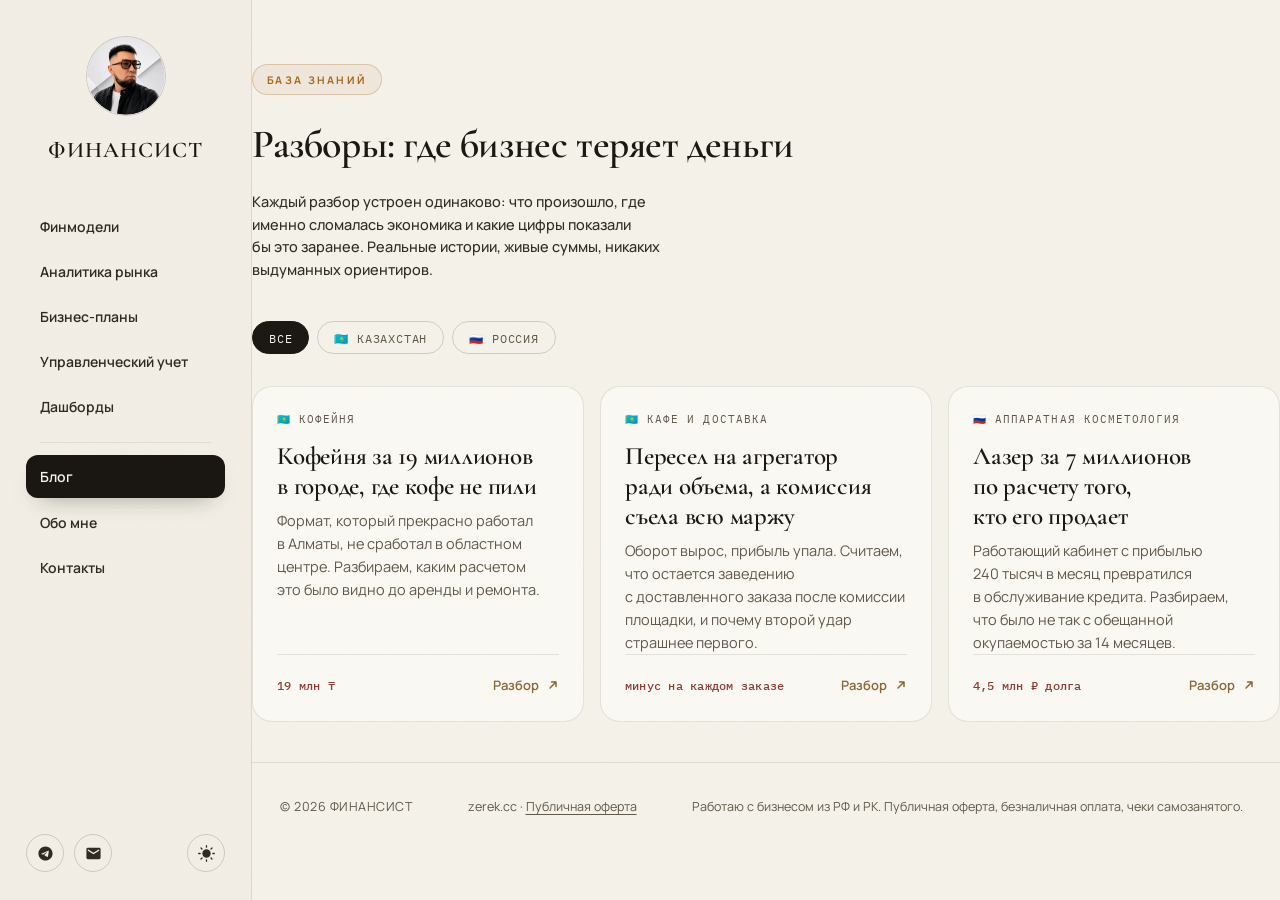
==== blog/index.html @ 7dd6ce4f "feat: выпадающий список продуктов, ответ только в Telegram - пилюли выбора убраны, «Что нужно» стало" ====
<!DOCTYPE html>
<html lang="ru">
<head>
<meta charset="utf-8">
<meta name="viewport" content="width=device-width, initial-scale=1">
<title>Разборы: где бизнес теряет деньги · Финансист</title>
<meta name="description" content="Разборы экономики малого бизнеса из Казахстана, России и США: что произошло, где сломалась экономика и что показала бы финансовая модель до вложений.">
<link rel="canonical" href="https://zerek.cc/blog/">
<meta property="og:title" content="Разборы: где бизнес теряет деньги · Финансист">
<meta property="og:description" content="Разборы экономики малого бизнеса из Казахстана, России и США: что произошло, где сломалась экономика и что показала бы финансовая модель до вложений.">
<meta property="og:type" content="website">
<meta property="og:site_name" content="Финансист">
<meta property="og:locale" content="ru_RU">
<meta property="og:url" content="https://zerek.cc/blog/">
<meta property="og:image" content="https://zerek.cc/og.png">
<meta property="og:image:width" content="1200">
<meta property="og:image:height" content="630">
<meta name="twitter:card" content="summary_large_image">
<script type="application/ld+json">
{
  "@context": "https://schema.org",
  "@type": "Blog",
  "name": "Блог Финансиста",
  "description": "Разборы экономики малого бизнеса: где именно проект теряет деньги и что показала бы финансовая модель до вложений",
  "url": "https://zerek.cc/blog/",
  "inLanguage": "ru"
}
</script>
<meta name="theme-color" content="#F5F2EA">
<link rel="icon" href="data:image/svg+xml,<svg xmlns='http://www.w3.org/2000/svg' viewBox='0 0 32 32'><rect width='32' height='32' rx='9' fill='%231A1712'/><text x='16' y='23' font-size='19' font-family='Georgia,serif' font-weight='600' fill='%23F5F2EA' text-anchor='middle'>Ф</text></svg>">
<link rel="preconnect" href="https://fonts.googleapis.com">
<link rel="preconnect" href="https://fonts.gstatic.com" crossorigin>
<link href="https://fonts.googleapis.com/css2?family=Cormorant+Garamond:ital,wght@0,500;0,600;0,700;1,500&family=Manrope:wght@400;500;600;700&family=IBM+Plex+Mono:wght@400;500&display=swap" rel="stylesheet">
<link rel="stylesheet" href="/assets/site.css?v=7">
</head>
<body>

<div class="grain" aria-hidden="true"></div>

<aside class="sidebar">
  <a href="/" aria-label="Главная">
    <span class="sb__mark">
      <img src="/photo-light.webp" class="photo-light-img" alt="Финансист" width="256" height="256" decoding="async">
      <img src="/photo-dark.webp" class="photo-dark-img" alt="Финансист" width="256" height="256" decoding="async" style="display:none;">
    </span>
  </a>
  <div class="sb__name">ФИНАНСИСТ</div>
  <nav class="menu" data-menu id="sbMenu">
    <span class="menu__bubble" id="menuBubble" aria-hidden="true"></span>
    <a href="/#/services">Финмодели</a>
    <a href="/#/research">Аналитика рынка</a>
    <a href="/#/bizplans">Бизнес-планы</a>
    <a href="/#/accounting">Управленческий учет</a>
    <a href="/#/dashboards">Дашборды</a>
    <div style="margin: 12px 14px 10px; border-top: 1px solid var(--line); opacity: 0.85;"></div>
    <a href="/blog/" class="is-active">Блог</a>
    <a href="/#/about">Обо мне</a>
    <a href="/#/contacts">Контакты</a>
  </nav>
  <div class="sb__foot">
    <a href="https://t.me/godoffin" aria-label="Telegram"><svg viewBox="0 0 24 24"><path d="M12 2C6.48 2 2 6.48 2 12s4.48 10 10 10 10-4.48 10-10S17.52 2 12 2zm4.64 6.8c-.15 1.58-.8 5.42-1.13 7.19-.14.75-.42 1-.68 1.03-.58.05-1.02-.38-1.58-.75-.88-.58-1.38-.94-2.23-1.5-.99-.65-.35-1.01.22-1.59.15-.15 2.71-2.48 2.76-2.69a.2.2 0 0 0-.05-.18c-.06-.05-.14-.03-.21-.02-.09.02-1.49.95-4.22 2.79-.4.27-.76.41-1.08.4-.35-.01-1.02-.2-1.51-.37-.6-.2-1.08-.31-1.04-.66.02-.18.27-.36.75-.55 2.95-1.28 4.91-2.13 5.88-2.54 2.8-1.18 3.38-1.39 3.76-1.4.08 0 .27.02.39.12a.4.4 0 0 1 .12.27c0 .04-.01.12-.02.16z"/></svg></a>
    <a href="mailto:small.economy.kaz@gmail.com" aria-label="Почта"><svg viewBox="0 0 24 24"><path d="M20 4H4a2 2 0 0 0-2 2v12a2 2 0 0 0 2 2h16a2 2 0 0 0 2-2V6a2 2 0 0 0-2-2zm0 4.2-8 5-8-5V6l8 5 8-5v2.2z"/></svg></a>
    <button id="themeToggle" class="theme-toggle-btn" aria-label="Сменить тему">
       <svg viewBox="0 0 24 24" class="theme-toggle-icon-sun" fill="none" stroke="currentColor" stroke-width="1.8" stroke-linecap="round" stroke-linejoin="round"><circle cx="12" cy="12" r="5"/><line x1="12" y1="1" x2="12" y2="3"/><line x1="12" y1="21" x2="12" y2="23"/><line x1="4.22" y1="4.22" x2="5.64" y2="5.64"/><line x1="18.36" y1="18.36" x2="19.78" y2="19.78"/><line x1="1" y1="12" x2="3" y2="12"/><line x1="21" y1="12" x2="23" y2="12"/><line x1="4.22" y1="19.78" x2="5.64" y2="18.36"/><line x1="18.36" y1="5.64" x2="19.78" y2="4.22"/></svg>
       <svg viewBox="0 0 24 24" class="theme-toggle-icon-moon" fill="none" stroke="currentColor" stroke-width="1.8" stroke-linecap="round" stroke-linejoin="round" style="display:none;"><path d="M21 12.79A9 9 0 1 1 11.21 3 7 7 0 0 0 21 12.79z"/></svg>
    </button>
  </div>
</aside>

<header class="mhead">
  <a class="mhead__brand" href="/">
    <span class="mhead__mark">
      <img src="/photo-light.webp" class="photo-light-img" alt="Финансист" width="256" height="256" decoding="async">
      <img src="/photo-dark.webp" class="photo-dark-img" alt="Финансист" width="256" height="256" decoding="async" style="display:none;">
    </span>
    <span>ФИНАНСИСТ</span>
  </a>
  <div style="display:flex;align-items:center;gap:12px;">
    <button id="themeToggleMob" class="theme-toggle-btn-mob" aria-label="Сменить тему">
       <svg viewBox="0 0 24 24" class="theme-toggle-icon-sun" fill="none" stroke="currentColor" stroke-width="1.8" stroke-linecap="round" stroke-linejoin="round"><circle cx="12" cy="12" r="5"/><line x1="12" y1="1" x2="12" y2="3"/><line x1="12" y1="21" x2="12" y2="23"/><line x1="4.22" y1="4.22" x2="5.64" y2="5.64"/><line x1="18.36" y1="18.36" x2="19.78" y2="19.78"/><line x1="1" y1="12" x2="3" y2="12"/><line x1="21" y1="12" x2="23" y2="12"/><line x1="4.22" y1="19.78" x2="5.64" y2="18.36"/><line x1="18.36" y1="5.64" x2="19.78" y2="4.22"/></svg>
       <svg viewBox="0 0 24 24" class="theme-toggle-icon-moon" fill="none" stroke="currentColor" stroke-width="1.8" stroke-linecap="round" stroke-linejoin="round" style="display:none;"><path d="M21 12.79A9 9 0 1 1 11.21 3 7 7 0 0 0 21 12.79z"/></svg>
    </button>
    <button class="burger" id="burger" aria-label="Меню"><span></span><span></span></button>
  </div>
</header>

<div class="veil" id="veil">
  <nav data-menu>
    <a href="/#/services">Финмодели</a>
    <a href="/#/research">Аналитика рынка</a>
    <a href="/#/bizplans">Бизнес-планы</a>
    <a href="/#/accounting">Управленческий учет</a>
    <a href="/#/dashboards">Дашборды</a>
    <div style="margin: 16px auto; border-top: 1px solid rgba(240,235,223,.15); width: 60px;"></div>
    <a href="/blog/" class="is-active">Блог</a>
    <a href="/#/about">Обо мне</a>
    <a href="/#/contacts">Контакты</a>
  </nav>
</div>

<div class="content">
<main>
<div class="page is-current">
  <div class="wrap sec sec--first hero-tight">
    <span class="eyebrow">База знаний</span>
    <h1 style="margin-top:26px">Разборы: где бизнес теряет деньги</h1>
    <p class="lead" style="margin-top:24px">Каждый разбор устроен одинаково: что произошло, где именно сломалась экономика и какие цифры показали бы это заранее. Реальные истории, живые суммы, никаких выдуманных ориентиров.</p>
  </div>

  <div class="wrap sec sec--last">
    <div class="filters"><button class="filter is-on" data-filter="all">Все</button><button class="filter" data-filter="kz">🇰🇿 Казахстан</button><button class="filter" data-filter="ru">🇷🇺 Россия</button></div>
    <div class="posts">
      <a class="post rv" href="/blog/kofeynya-19-mln-bez-rynka/" data-region="kz">
        <span class="post__meta">🇰🇿 Кофейня</span>
        <h2 class="post__title">Кофейня за 19 миллионов в городе, где кофе не пили</h2>
        <p class="post__sum">Формат, который прекрасно работал в Алматы, не сработал в областном центре. Разбираем, каким расчетом это было видно до аренды и ремонта.</p>
        <span class="post__foot">
          <span class="post__num">19 млн ₸</span>
          <span class="post__go">Разбор <svg viewBox="0 0 16 16"><path d="M4 12 12 4M6 4h6v6"/></svg></span>
        </span>
      </a>
      <a class="post rv" href="/blog/agregator-komissiya-syela-marzhu/" data-region="kz">
        <span class="post__meta">🇰🇿 Кафе и доставка</span>
        <h2 class="post__title">Пересел на агрегатор ради объема, а комиссия съела всю маржу</h2>
        <p class="post__sum">Оборот вырос, прибыль упала. Считаем, что остается заведению с доставленного заказа после комиссии площадки, и почему второй удар страшнее первого.</p>
        <span class="post__foot">
          <span class="post__num">минус на каждом заказе</span>
          <span class="post__go">Разбор <svg viewBox="0 0 16 16"><path d="M4 12 12 4M6 4h6v6"/></svg></span>
        </span>
      </a>
      <a class="post rv" href="/blog/lazer-v-kredit-po-prezentacii-postavshchika/" data-region="ru">
        <span class="post__meta">🇷🇺 Аппаратная косметология</span>
        <h2 class="post__title">Лазер за 7 миллионов по расчету того, кто его продает</h2>
        <p class="post__sum">Работающий кабинет с прибылью 240 тысяч в месяц превратился в обслуживание кредита. Разбираем, что было не так с обещанной окупаемостью за 14 месяцев.</p>
        <span class="post__foot">
          <span class="post__num">4,5 млн ₽ долга</span>
          <span class="post__go">Разбор <svg viewBox="0 0 16 16"><path d="M4 12 12 4M6 4h6v6"/></svg></span>
        </span>
      </a>
    </div>
  </div>
</div>
</main>

<footer class="footer">
  <div class="wrap">
    <div style="text-transform:uppercase; letter-spacing:0.04em;">© 2026 ФИНАНСИСТ</div>
    <div>zerek.cc · <a href="/offer.html" target="_blank" style="text-decoration:underline; text-underline-offset:3px;">Публичная оферта</a></div>
    <div class="disc">Работаю с бизнесом из РФ и РК. Публичная оферта, безналичная оплата, чеки самозанятого.</div>
  </div>
</footer>
</div>

<script type="text/javascript">
(function(m,e,t,r,i,k,a){m[i]=m[i]||function(){(m[i].a=m[i].a||[]).push(arguments)};
m[i].l=1*new Date();
for (var j = 0; j < document.scripts.length; j++) {if (document.scripts[j].src === r) { return; }}
k=e.createElement(t),a=e.getElementsByTagName(t)[0],k.async=1,k.src=r,a.parentNode.insertBefore(k,a)})
(window, document, "script", "https://mc.yandex.ru/metrika/tag.js", "ym");
ym(111172932, "init", {clickmap:true, trackLinks:true, accurateTrackBounce:true, webvisor:true, trackHash:true});
</script>
<noscript><div><img src="https://mc.yandex.ru/watch/111172932" style="position:absolute; left:-9999px;" alt=""></div></noscript>
<script src="/assets/typo.js?v=2"></script>
<script src="/assets/blog.js?v=2"></script>
</body>
</html>
---- assets/site.css ----
/* ============================================================
   Editorial Luxury: теплая бумага, контрастная антиква, бронза.
   Cormorant Garamond · Manrope · IBM Plex Mono
   ============================================================ */
*{box-sizing:border-box;margin:0;padding:0}
:root{
  --paper:#F5F2EA;
  --paper-2:#EFEBE0;
  --card:#FBF9F3;
  --ink:#1A1712;
  --ink-2:#2F2B22;
  --ink-3:#5F5849;
  --line:rgba(26,23,18,.10);
  --line-2:rgba(26,23,18,.17);
  --bronze:#8B6534;
  --accent:#A9691E;        /* яркий оранжевый на светлом */
  --accent-on-dark:#F0A961; /* яркий оранжевый на темном */
  --ox:#8D3B30;
  --ox-tint:rgba(141,59,48,.08);
  --ox-line:rgba(141,59,48,.25);
  --dark:#171410;
  --dark-2:#221D15;
  --dark-ink:#F0EBDF;
  --dark-ink-2:#A79E8C;
  --dark-line:rgba(240,235,223,.13);
  --ease:cubic-bezier(.32,.72,0,1);
  --ease-out:cubic-bezier(.16,1,.3,1);
  --ease-spring:cubic-bezier(.34,1.56,.64,1);
  --dur-fast:150ms;
  --dur-base:250ms;
  --dur-slow:400ms;
  --font-body:'Manrope',ui-sans-serif,system-ui,sans-serif;
  --font-display:'Cormorant Garamond',Georgia,serif;
  --font-mono:'IBM Plex Mono',ui-monospace,Menlo,monospace;
}
body.dark {
  --paper:#171410;
  --paper-2:#221D15;
  --card:#1D1914;
  --ink:#F0EBDF;
  --ink-2:#D8D1C4;
  --ink-3:#999182;
  --line:rgba(240,235,223,.12);
  --line-2:rgba(240,235,223,.22);
  --bronze:#C59B63;
  --accent:#F0A961;
  --ox:#E55C4F;
  --ox-tint:rgba(229,92,79,.08);
  --ox-line:rgba(229,92,79,.25);
}
body.dark .sidebar {
  background:rgba(34,29,21,.55);
}
html{scroll-behavior:smooth}
body{
  background:var(--paper);color:var(--ink);
  font-family:var(--font-body);font-size:16px;line-height:1.65;
  -webkit-font-smoothing:antialiased;text-rendering:optimizeLegibility;
}
::selection{background:rgba(139,101,52,.22)}
a{color:inherit;text-decoration:none}
img,svg{max-width:100%;display:block}

/* зерно бумаги */
.grain{position:fixed;inset:0;z-index:40;pointer-events:none;opacity:.05;
  background-image:url("data:image/svg+xml,%3Csvg xmlns='http://www.w3.org/2000/svg' width='140' height='140'%3E%3Cfilter id='n'%3E%3CfeTurbulence type='fractalNoise' baseFrequency='0.9' numOctaves='2'/%3E%3C/filter%3E%3Crect width='140' height='140' filter='url(%23n)' opacity='0.55'/%3E%3C/svg%3E")}

.wrap{max-width:1120px;margin:0 auto;padding:0 28px}
@media(max-width:767px){.wrap{padding:0 20px}}

/* ============ Сайдбар слева ============ */
.sidebar{
  position:fixed;top:0;left:0;bottom:0;width:252px;z-index:50;
  display:flex;flex-direction:column;
  padding:36px 26px 28px;
  background:rgba(239,235,224,.55);
  border-right:1px solid var(--line);
}
.sidebar > a {
  align-self: center;
}
.sb__mark{
  width:80px;height:80px;border-radius:50%;
  overflow:hidden;
  display:flex;align-items:center;justify-content:center;
  background:var(--paper-2);
  border:1px solid var(--line-2);
  transition:transform .5s var(--ease), border-color .5s var(--ease);
}
.sb__mark img{
  width:100%;height:100%;object-fit:cover;
  transform:scale(1.02);
  transition:transform .5s var(--ease);
}
.sidebar>a:hover .sb__mark{transform:scale(1.05);border-color:var(--bronze)}
.sidebar>a:hover .sb__mark img{transform:scale(1.08)}
.sb__name{
  margin-top:16px;
  font-family:var(--font-display);
  font-weight:600;
  font-size:1.4rem;
  text-transform:uppercase;
  letter-spacing:0.04em;
  text-align:center;
  width:100%;
}
.sb__role{font-family:var(--font-mono);font-size:10px;letter-spacing:.14em;text-transform:uppercase;color:var(--ink-3);margin-top:5px}
.menu{position:relative;display:flex;flex-direction:column;gap:2px;margin-top:36px}
.menu__bubble{
  position:absolute;left:0;right:0;top:0;height:0;z-index:0;opacity:0;
  background:var(--ink);border-radius:12px;
  box-shadow:0 10px 24px -14px rgba(26,23,18,.55);
  transition:top .6s cubic-bezier(.3,1.25,.35,1),height .45s var(--ease),opacity .35s var(--ease);
}
.menu a{
  position:relative;z-index:1;
  padding:10px 14px;border-radius:12px;
  font-size:14px;font-weight:600;color:var(--ink-2);
  transition:color .45s var(--ease),background .45s var(--ease);
}
.menu a:hover{color:var(--ink);background:rgba(26,23,18,.05)}
.menu a.is-active{color:var(--paper);background:transparent}
.sb__foot{margin-top:auto;display:flex;gap:10px;width:100%}
.sb__foot a{
  width:38px;height:38px;border-radius:999px;border:1px solid var(--line-2);
  display:flex;align-items:center;justify-content:center;color:var(--ink-2);
  transition:color .4s var(--ease),border-color .4s var(--ease),transform .4s var(--ease);
}
.sb__foot a:hover{color:var(--ink);border-color:var(--ink);transform:translateY(-2px)}
.sb__foot svg{width:17px;height:17px;fill:currentColor}
.content{margin-left:252px}

/* мобильная шапка */
.mhead{
  display:none;position:fixed;top:0;left:0;right:0;z-index:60;
  align-items:center;justify-content:space-between;
  padding:11px 20px;
  background:rgba(245,242,234,.78);
  -webkit-backdrop-filter:blur(18px);backdrop-filter:blur(18px);
  border-bottom:1px solid var(--line);
}
.mhead__brand{display:flex;align-items:center;gap:10px;font-family:var(--font-display);font-weight:600;font-size:1.15rem}
.mhead__mark{
  width:40px;height:40px;border-radius:50%;
  overflow:hidden;
  background:var(--paper-2);
  border:1px solid var(--line-2);
  display:flex;align-items:center;justify-content:center;
}
.mhead__mark img{
  width:100%;height:100%;object-fit:cover;
  transform:scale(1.02);
}
.burger{
  width:36px;height:36px;border:0;border-radius:999px;background:transparent;
  cursor:pointer;position:relative;flex:0 0 auto;
}
.burger span{
  position:absolute;left:9px;right:9px;height:1.6px;background:var(--ink);border-radius:2px;
  transition:transform .5s var(--ease),opacity .3s;
}
.burger span:nth-child(1){top:14px}
.burger span:nth-child(2){top:21px}
body.menu-open .burger span:nth-child(1){transform:translateY(3.5px) rotate(45deg)}
body.menu-open .burger span:nth-child(2){transform:translateY(-3.5px) rotate(-45deg)}
@media(max-width:860px){
  .sidebar{display:none}
  .content{margin-left:0}
  .mhead{display:flex}
}

/* мобильное меню: полноэкранная вуаль */
.veil{
  position:fixed;inset:0;z-index:55;
  background:rgba(23,20,16,.88);
  -webkit-backdrop-filter:blur(28px);backdrop-filter:blur(28px);
  opacity:0;visibility:hidden;
  transition:opacity .6s var(--ease),visibility 0s .6s;
  display:flex;align-items:center;justify-content:center;
}
body.menu-open .veil{opacity:1;visibility:visible;transition:opacity .6s var(--ease)}
.veil nav{display:flex;flex-direction:column;gap:6px;text-align:center}
.veil a{
  font-family:var(--font-display);font-size:clamp(2rem,8vw,3rem);font-weight:600;
  color:var(--dark-ink);line-height:1.25;
  opacity:0;transform:translateY(26px);
  transition:opacity .7s var(--ease),transform .7s var(--ease),color .4s;
}
.veil a:hover,.veil a.is-active{color:var(--bronze)}
body.menu-open .veil a{opacity:1;transform:none}
body.menu-open .veil a:nth-child(1){transition-delay:.08s}
body.menu-open .veil a:nth-child(2){transition-delay:.13s}
body.menu-open .veil a:nth-child(3){transition-delay:.18s}
body.menu-open .veil a:nth-child(4){transition-delay:.23s}
body.menu-open .veil a:nth-child(5){transition-delay:.28s}
body.menu-open .veil a:nth-child(6){transition-delay:.33s}
body.menu-open{overflow:hidden}

/* ============ Типографика ============ */
.eyebrow{
  display:inline-flex;align-items:center;gap:8px;
  font-size:10.5px;font-weight:700;letter-spacing:.22em;text-transform:uppercase;
  color:var(--accent);
  /* капс сидит оптически низко: снизу на 1px меньше */
  padding:7px 14px 5px;border-radius:999px;
  border:1px solid rgba(169,105,30,.28);
  background:rgba(169,105,30,.07);
}
body.dark .eyebrow{
  color:var(--accent-on-dark);
  border-color:rgba(240,169,97,.30);
  background:rgba(240,169,97,.09);
}
/* на темной полосе бейдж всегда светлый, в любой теме */
.dark-band .eyebrow{
  color:var(--accent-on-dark);
  border-color:rgba(240,169,97,.30);
  background:rgba(240,169,97,.09);
}
h1{
  font-family:var(--font-display);font-weight:600;
  font-size:clamp(1.8rem,3.8vw,2.5rem);line-height:1.15;letter-spacing:-.01em;
  max-width:20ch;
}
.t-section{
  font-family:var(--font-display);font-weight:600;
  font-size:clamp(1.4rem,2.8vw,1.9rem);line-height:1.2;letter-spacing:-.005em;
  max-width:24ch;
}
.lead{font-size:14.5px;color:var(--ink-2);max-width:56ch;font-weight:500;line-height:1.55}
.tiny{font-size:12.5px;color:var(--ink-3);line-height:1.6}
.tiny.is-live{color:var(--bronze);font-weight:600}

/* ============ Секции и ритм ============ */
.page{display:none}
.page.is-current{display:block;animation:pg .5s var(--ease)}
@keyframes pg{from{opacity:0;transform:translateY(10px)}to{opacity:1;transform:none}}
.sec{padding:14px 0}
.sec--first{padding-top:54px}
.sec--last{padding-bottom:36px}
@media(min-width:768px){.sec{padding:20px 0}.sec--first{padding-top:64px}}
.sec__head{display:flex;flex-direction:column;gap:18px;margin-bottom:44px}
.sec__row{display:flex;align-items:flex-end;justify-content:space-between;gap:24px;flex-wrap:wrap}

/* ============ Hero Layout (Split) ============ */
.hero{position:relative}
.hero-tight h1,.hero-tight .lead{max-width:34ch}
.hero-tight .lead{max-width:52ch}

/* ============ Кнопки: пилюля с вложенной стрелкой ============ */
.actions{display:flex;gap:12px;flex-wrap:wrap}
.btn{
  display:inline-flex;align-items:center;gap:12px;
  border-radius:999px;padding:9px 10px 9px 22px;
  font-size:14.5px;font-weight:600;letter-spacing:.01em;
  background:var(--ink);color:var(--paper);
  transition:transform .5s var(--ease),background .5s var(--ease),border-color .5s var(--ease);
  border:1px solid var(--ink);cursor:pointer;
}
.btn:active{transform:scale(.97)}
.btn__ic{
  width:30px;height:30px;border-radius:999px;flex:0 0 auto;
  background:rgba(245,242,234,.14);
  display:flex;align-items:center;justify-content:center;
  transition:transform .5s var(--ease),background .5s var(--ease);
}
.btn__ic svg{width:13px;height:13px;stroke:currentColor;stroke-width:1.6;fill:none;stroke-linecap:round;stroke-linejoin:round}
.btn:hover .btn__ic{transform:translate(2px,-1.5px);background:rgba(245,242,234,.24)}
.btn--ghost{background:transparent;color:var(--ink);border-color:var(--line-2)}
.btn--ghost .btn__ic{background:rgba(26,23,18,.06)}
.btn--ghost:hover{border-color:var(--ink)}
.btn--ghost:hover .btn__ic{background:rgba(26,23,18,.12)}
.dark-band .btn{background:var(--dark-ink);color:var(--dark);border-color:var(--dark-ink)}
.dark-band .btn__ic{background:rgba(23,20,16,.1)}
.dark-band .btn--ghost{background:transparent;color:var(--dark-ink);border-color:var(--dark-line)}
.dark-band .btn--ghost .btn__ic{background:rgba(240,235,223,.1)}
.dark-band .btn--ghost:hover{border-color:var(--dark-ink)}

/* ============ Карточки: двойной кант ============ */
.shell {
  background: rgba(139, 101, 52, .03);
  border: 1px solid rgba(139, 101, 52, .08);
  border-radius: 26px; padding: 6px;
  transition: transform .6s var(--ease), box-shadow .6s var(--ease), border-color .6s var(--ease), background .6s var(--ease);
}
.shell:hover {
  transform: translateY(-4px);
  box-shadow: 0 30px 60px -34px rgba(139, 101, 52, .22);
  border-color: var(--bronze);
  background: rgba(139, 101, 52, .06);
}
body.dark .shell {
  background: rgba(240, 235, 223, .015);
  border: 1px solid rgba(240, 235, 223, .07);
}
body.dark .shell:hover {
  border-color: var(--bronze);
  background: rgba(240, 235, 223, .04);
  box-shadow: 0 30px 60px -34px rgba(0, 0, 0, .6);
}
.core{
  background:var(--card);border-radius:20px;padding:26px 26px 24px;height:100%;
  box-shadow:inset 0 1px 0 rgba(255,255,255,.65);
  display:flex;flex-direction:column;gap:12px;
}
.kicker{font-family:var(--font-mono);font-size:10.5px;font-weight:500;letter-spacing:.18em;text-transform:uppercase;color:var(--bronze)}
.core h3{font-family:var(--font-display);font-weight:600;font-size:1.5rem;line-height:1.18;letter-spacing:-.005em}
.core p{font-size:14.5px;color:var(--ink-2);line-height:1.6}
.core .spacer{flex:1}
.chips{display:flex;flex-wrap:wrap;gap:7px;margin-top:4px}
.chip {
  font-family: var(--font-mono); font-size: 11.5px; font-weight: 500; letter-spacing: -.01em;
  padding: 5px 11px; border-radius: 8px; white-space: nowrap;
  border: 1px solid rgba(139, 101, 52, .18);
  background: rgba(139, 101, 52, .05);
  color: var(--ink-2);
  transition: border-color .4s var(--ease), background .4s var(--ease), color .4s var(--ease);
}
body.dark .chip {
  border-color: rgba(240, 235, 223, .16);
  background: rgba(240, 235, 223, .04);
}
.chip--ox{color:var(--ox);border-color:var(--ox-line);background:var(--ox-tint)}
.card-link{font-size:13px;font-weight:700;color:var(--ink);display:inline-flex;align-items:center;gap:7px;margin-top:6px}
.card-link svg{width:12px;height:12px;stroke:currentColor;stroke-width:1.8;fill:none;stroke-linecap:round;stroke-linejoin:round;transition:transform .5s var(--ease)}
.shell:hover .card-link svg{transform:translate(2px,-1.5px)}

.grid2{display:grid;gap:16px}
.grid3{display:grid;gap:16px}
@media(min-width:768px){
  .grid2{grid-template-columns:1fr 1fr}
  .grid3{grid-template-columns:1fr 1fr 1fr}
}

/* ============ Факты в hero (Редизайн) ============ */
.facts {
  margin-top: 64px;
  display: grid;
  gap: 16px;
  border-top: 1px solid var(--line-2);
  padding-top: 32px;
}
@media(min-width:768px){
  .facts {
    grid-template-columns: 1fr 1fr 1fr;
    gap: 24px;
  }
}
.fact {
  position: relative;
  background: var(--card);
  border: 1px solid var(--line);
  border-radius: 20px;
  padding: 28px 24px;
  display: flex;
  flex-direction: column;
  gap: 10px;
  transition: transform .6s var(--ease), box-shadow .6s var(--ease), border-color .6s var(--ease);
  box-shadow: inset 0 1px 0 rgba(255,255,255,.65);
}
body.dark .fact {
  box-shadow: inset 0 1px 0 rgba(255,255,255,.05);
}
.fact:hover {
  transform: translateY(-4px);
  border-color: var(--bronze);
  box-shadow: 0 20px 40px -20px rgba(26,23,18,.15);
}
body.dark .fact:hover {
  box-shadow: 0 20px 40px -20px rgba(0,0,0,.45);
}
.fact__num {
  font-family: var(--font-mono);
  font-size: 11px;
  letter-spacing: .12em;
  text-transform: uppercase;
  color: var(--bronze);
  font-weight: 500;
}
.fact strong {
  display: block;
  font-family: var(--font-display);
  font-size: 1.45rem;
  font-weight: 600;
  letter-spacing: -.005em;
  color: var(--ink);
}
.fact span {
  font-size: 14px;
  color: var(--ink-2);
  line-height: 1.6;
  display: block;
}

/* ============ Темные полосы ============ */
.dark-band{
  background:var(--dark);color:var(--dark-ink);
  border-radius:34px;overflow:hidden;position:relative;
  padding:clamp(52px,7vw,92px) clamp(26px,6vw,84px);
  box-shadow:inset 0 1px 0 rgba(240,235,223,.06);
}
.dark-band .quote{
  font-family:var(--font-display);font-weight:500;
  font-size:clamp(1.9rem,4.4vw,3.3rem);line-height:1.16;letter-spacing:-.01em;
  max-width:24ch;
}
.dark-band .sub{margin-top:22px;color:var(--dark-ink-2);font-size:15.5px;max-width:52ch;font-weight:500}
.dark-band .actions{margin-top:36px}

/* ============ Списки ============ */
.checks{list-style:none;display:grid;gap:0}
.checks li{
  padding:16px 0 16px 34px;position:relative;
  font-size:15px;color:var(--ink-2);border-bottom:1px solid var(--line);line-height:1.55;
  transition:transform .4s var(--ease), color .4s var(--ease);
}
.checks li:last-child{border-bottom:0}
.checks li::before{
  content:"";position:absolute;left:4px;top:24px;width:14px;height:1.5px;background:var(--bronze);
}
.checks li strong{color:var(--ink);font-weight:700;transition:color .4s var(--ease)}
.checks li:hover {
  transform:translateX(6px);
  color:var(--ink);
}
.checks li:hover strong {
  color:var(--bronze);
}
@media(min-width:768px){.checks--2{grid-template-columns:1fr 1fr;column-gap:56px}
.checks--2 li:nth-last-child(2){border-bottom:0}}

/* ============ Таймлайн ============ */
.timeline{display:grid;gap:0;border-top:1px solid var(--line-2)}
.tl{
  display:grid;gap:6px;padding:26px 0;border-bottom:1px solid var(--line);
  transition:transform .4s var(--ease), border-color .4s var(--ease);
}
@media(min-width:768px){.tl{grid-template-columns:180px 1fr;gap:32px}}
.tl__date{font-family:var(--font-mono);font-size:12px;color:var(--ink-3);letter-spacing:.06em;padding-top:5px}
.tl__role{font-family:var(--font-display);font-size:1.45rem;font-weight:600;letter-spacing:-.005em;line-height:1.2;transition:color .4s var(--ease)}
.tl__text{font-size:14.5px;color:var(--ink-2);max-width:60ch;margin-top:4px}
.tl:hover {
  transform:translateX(8px);
  border-bottom-color:var(--bronze);
}
.tl:hover .tl__role {
  color:var(--bronze);
}

/* ============ Заметки ============ */
.note{
  border:1px solid var(--line);border-radius:18px;padding:22px 24px;
  font-size:14.5px;color:var(--ink-2);background:rgba(255,255,255,.45);line-height:1.6;
  transition:transform .4s var(--ease), box-shadow .4s var(--ease), border-color .4s var(--ease), background .4s var(--ease);
}
body.dark .note {
  background:rgba(255,255,255,.03);
}
.note strong{color:var(--ink);transition:color .4s var(--ease)}
.note:hover {
  transform:translateY(-3px);
  border-color:var(--bronze);
  background:var(--card);
  box-shadow:0 15px 30px -15px rgba(139,101,52,.15);
}
body.dark .note:hover {
  box-shadow:0 15px 30px -15px rgba(0,0,0,.5);
}
.note--ox{
  border-color:var(--ox-line);background:var(--ox-tint);
  transition:transform .4s var(--ease), box-shadow .4s var(--ease), border-color .4s var(--ease);
}
.note--ox:hover {
  transform:translateY(-3px);
  border-color:var(--ox);
  box-shadow:0 15px 30px -15px rgba(229,92,79,.15);
}
.stack{display:grid;gap:14px}
.cols{display:grid;gap:16px}
@media(min-width:900px){.cols{grid-template-columns:1.25fr 1fr;gap:36px}}

/* большая цитата на бумаге */
.paper-quote{
  font-family:var(--font-display);font-style:italic;font-weight:500;
  font-size:clamp(1.5rem,2.8vw,2.1rem);line-height:1.3;letter-spacing:-.005em;
  color:var(--ink);max-width:30ch;
  padding-left:26px;border-left:2px solid var(--bronze);
}

/* ============ Форма ============ */
.field{display:grid;gap:7px;margin-bottom:16px}
.field span{font-size:12px;font-weight:700;letter-spacing:.08em;text-transform:uppercase;color:var(--ink-3)}
.field input,.field select,.field textarea{
  font-family:var(--font-body);font-size:15px;color:var(--ink);
  background:rgba(255,255,255,.55);border:1px solid var(--line-2);border-radius:14px;
  padding:13px 16px;outline:none;width:100%;
  transition:border-color .4s var(--ease),background .4s var(--ease);
}
.field textarea{min-height:120px;resize:vertical}
.field input:focus,.field select:focus,.field textarea:focus{border-color:var(--bronze);background:#fff}

/* ============ Контактные плитки ============ */
.contact-tile .core{gap:8px}
.contact-tile .mono{font-family:var(--font-mono);font-size:13px;color:var(--ink-2);letter-spacing:-.01em}

/* ============ Футер ============ */
.footer{border-top:1px solid var(--line);padding:34px 0 46px;margin-top:20px}
.footer .wrap{display:flex;flex-wrap:wrap;gap:10px 32px;justify-content:space-between;align-items:baseline}
.footer div{font-size:12.5px;color:var(--ink-3)}
.footer .disc{flex-basis:100%;max-width:70ch}

/* ============ Появление при прокрутке ============ */
.rv{opacity:0;transform:translateY(22px);filter:blur(5px);
  transition:opacity .85s var(--ease),transform .85s var(--ease),filter .85s var(--ease)}
.rv.rv-in{opacity:1;transform:none;filter:none}
.grid2>.rv:nth-child(2),.grid3>.rv:nth-child(2){transition-delay:.08s}
.grid3>.rv:nth-child(3){transition-delay:.16s}
@media(prefers-reduced-motion:reduce){
  .rv{opacity:1;transform:none;filter:none;transition:none}
  .page.is-current{animation:none}
}

/* ============ Переключатель тем ============ */
.theme-toggle-btn, .theme-toggle-btn-mob {
  background: transparent;
  border: 0;
  cursor: pointer;
  color: var(--ink-2);
  display: flex;
  align-items: center;
  justify-content: center;
  width: 38px;
  height: 38px;
  border-radius: 999px;
  border: 1px solid var(--line-2);
  transition: color .4s var(--ease), border-color .4s var(--ease), transform .4s var(--ease);
}
.theme-toggle-btn {
  margin-left: auto;
}
.theme-toggle-btn:hover, .theme-toggle-btn-mob:hover {
  color: var(--ink);
  border-color: var(--ink);
  transform: translateY(-2px);
}
.theme-toggle-btn svg, .theme-toggle-btn-mob svg {
  width: 17px;
  height: 17px;
}
body.dark .photo-light-img {
  display: none !important;
}
body.dark .photo-dark-img {
  display: block !important;
}
/* ============ Текстовые акценты ============ */
.accent-highlight {
  color: var(--bronze);
  font-weight: 700;
}
span.accent-highlight {
  font-weight: 600;
}

/* ============ Карусель кейсов на Главной ============ */
.carousel-wrapper {
  position: relative;
  width: 100%;
  margin-top: 16px;
}
.carousel {
  display: flex;
  gap: 16px;
  overflow-x: auto;
  scroll-snap-type: x mandatory;
  scroll-behavior: smooth;
  -webkit-overflow-scrolling: touch;
  padding: 8px 4px 20px;
  margin: 0 -4px;
}
.carousel::-webkit-scrollbar {
  display: none;
}
.carousel {
  -ms-overflow-style: none;
  scrollbar-width: none;
}
.carousel .shell {
  flex: 0 0 85%;
  scroll-snap-align: start;
}
@media (min-width: 600px) {
  .carousel .shell {
    flex: 0 0 45%;
  }
}
@media (min-width: 900px) {
  .carousel .shell {
    flex: 0 0 23.5%;
  }
}

/* ============ Облако кейсов-заглушек в Блоге ============ */
/* ============================================================
   Типографика: переносы, висячие строки, цифры
   ============================================================ */

/* заголовки не оставляют одинокое слово на последней строке */
h1, h2, h3, .t-section, .post__title, .quote, .nextprev strong {
  text-wrap: balance;
}
/* абзацы: браузер сам выравнивает хвост, не оставляя сироту */
p, .lead, .post__sum, .sub {
  text-wrap: pretty;
}
/* длинные русские слова переносятся, а не рвут сетку */
.article__body p,
.article__body li,
.post__sum {
  hyphens: auto;
  -webkit-hyphens: auto;
  hyphenate-limit-chars: 10 5 4;
}
/* цифры в таблицах и метриках стоят строго в колонку */
.calc table, .post__num, .article__fact, .mono, .fact__num {
  font-variant-numeric: tabular-nums;
  font-feature-settings: "tnum" 1;
}

/* ============================================================
   Блог: список разборов
   ============================================================ */

.filters {
  display: flex; flex-wrap: wrap; gap: 8px;
  margin-bottom: 32px;
}
.filter {
  font-family: var(--font-mono);
  font-size: 11.5px; letter-spacing: .07em; text-transform: uppercase;
  /* капс сидит оптически низко: снизу на 1px меньше */
  padding: 9px 16px 7px;
  border-radius: 999px; border: 1px solid var(--line-2);
  color: var(--ink-3); background: transparent; cursor: pointer;
  transition: color var(--dur-fast) var(--ease-out), border-color var(--dur-fast) var(--ease-out),
              background var(--dur-fast) var(--ease-out), transform var(--dur-fast) var(--ease-out);
}
.filter:hover { color: var(--ink); border-color: var(--ink-3); transform: translateY(-1px); }
.filter.is-on { background: var(--ink); color: var(--paper); border-color: var(--ink); }
.filter:focus-visible { outline: 2px solid var(--bronze); outline-offset: 2px; }

.posts {
  display: grid;
  grid-template-columns: repeat(auto-fill, minmax(320px, 1fr));
  gap: 16px;
}
.post {
  display: flex; flex-direction: column;
  position: relative; overflow: hidden;
  background: var(--card);
  border: 1px solid var(--line);
  border-radius: 20px;
  padding: 24px;
  transition: transform var(--dur-slow) var(--ease-out), border-color var(--dur-slow) var(--ease-out),
              box-shadow var(--dur-slow) var(--ease-out);
}
/* бронзовая полоса слева проявляется на наведении */
.post::before {
  content: ""; position: absolute; left: 0; top: 0; bottom: 0;
  width: 3px; background: var(--bronze);
  transform: scaleY(0); transform-origin: 50% 0;
  transition: transform var(--dur-slow) var(--ease-out);
}
.post:hover {
  transform: translateY(-4px);
  border-color: var(--line-2);
  box-shadow: 0 20px 36px -24px rgba(26, 23, 18, .4);
}
.post:hover::before { transform: scaleY(1); }
body.dark .post:hover { box-shadow: 0 20px 36px -20px rgba(0, 0, 0, .65); }
.post:focus-visible { outline: 2px solid var(--bronze); outline-offset: 3px; }

.post__meta {
  font-family: var(--font-mono);
  font-size: 10.5px; letter-spacing: .1em; text-transform: uppercase;
  color: var(--ink-3);
}
.post__title {
  font-family: var(--font-display); font-weight: 600;
  font-size: clamp(21px, 2.2vw, 25px);
  line-height: 1.2; letter-spacing: -.01em;
  margin: 12px 0 8px;
}
.post__sum {
  font-size: 14.5px; line-height: 1.6; color: var(--ink-3);
}
.post__foot {
  display: flex; align-items: center; justify-content: space-between; gap: 12px;
  margin-top: auto; padding-top: 20px;
  border-top: 1px solid var(--line);
}
.post__num {
  font-family: var(--font-mono);
  font-size: 12px; font-weight: 500; letter-spacing: .02em;
  color: var(--ox);
}
.post__go {
  display: inline-flex; align-items: center; gap: 8px;
  font-size: 13px; font-weight: 600; color: var(--bronze);
}
.post__go svg {
  width: 12px; height: 12px;
  fill: none; stroke: currentColor; stroke-width: 2;
  stroke-linecap: round; stroke-linejoin: round;
  /* иконка выравнивается по высоте строчной, а не по строке */
  transform: translateY(-1px);
  transition: transform var(--dur-base) var(--ease-out);
}
.post:hover .post__go svg { transform: translate(3px, -3px); }

/* ============================================================
   Блог: страница разбора
   ============================================================ */

.article { max-width: 720px; }

.article__crumb {
  display: inline-flex; align-items: center; gap: 8px;
  font-family: var(--font-mono);
  font-size: 11px; letter-spacing: .09em; text-transform: uppercase;
  color: var(--ink-3);
  transition: color var(--dur-fast) var(--ease-out);
}
.article__crumb:hover { color: var(--bronze); }
.article__crumb svg {
  width: 12px; height: 12px;
  fill: none; stroke: currentColor; stroke-width: 2;
  stroke-linecap: round; stroke-linejoin: round;
  transform: translateY(-1px);
  transition: transform var(--dur-base) var(--ease-out);
}
.article__crumb:hover svg { transform: translate(-3px, 3px); }

.article h1 {
  font-family: var(--font-display); font-weight: 600;
  font-size: clamp(32px, 5vw, 52px);
  line-height: 1.06; letter-spacing: -.022em;
  margin: 24px 0 0;
}
.article__facts {
  display: flex; flex-wrap: wrap; gap: 8px;
  margin-top: 24px;
}
.article__fact {
  font-family: var(--font-mono);
  font-size: 11.5px; letter-spacing: .05em;
  padding: 8px 16px;
  border-radius: 999px; border: 1px solid var(--line-2);
  color: var(--ink-3);
}
.article__fact--loss {
  border-color: var(--ox-line); background: var(--ox-tint);
  color: var(--ox); font-weight: 500;
}

.article__body { margin-top: 48px; }
.article__body h2 {
  font-family: var(--font-display); font-weight: 600;
  font-size: clamp(24px, 3vw, 32px);
  line-height: 1.16; letter-spacing: -.012em;
  margin: 48px 0 16px;
}
.article__body h2:first-child { margin-top: 0; }
.article__body p {
  margin: 0 0 20px;
  font-size: 16.5px; line-height: 1.72; color: var(--ink-2);
}
.article__body strong { color: var(--ink); font-weight: 700; }
.article__body em { font-style: italic; color: var(--ink-3); }

.article__body ul { margin: 0 0 24px; padding: 0; list-style: none; }
.article__body ul li {
  position: relative; padding-left: 24px; margin-bottom: 12px;
  font-size: 16px; line-height: 1.68; color: var(--ink-2);
}
/* маркер вынесен в поле: край текста остается ровным */
.article__body ul li::before {
  content: ""; position: absolute; left: 4px; top: 11px;
  width: 6px; height: 6px; border-radius: 50%;
  background: var(--bronze); opacity: .8;
}
.article__body ul li strong { color: var(--ink); }

/* --- счетная выкладка --- */
.calc {
  background: var(--card);
  border: 1px solid var(--line); border-left: 3px solid var(--bronze);
  border-radius: 0 16px 16px 0;
  padding: 24px;
  margin: 32px 0;
}
.calc__cap {
  font-family: var(--font-mono);
  font-size: 10.5px; letter-spacing: .12em; text-transform: uppercase;
  color: var(--bronze);
  margin-bottom: 16px;
}
.calc table { width: 100%; border-collapse: collapse; font-size: 14.5px; }
.calc td {
  padding: 8px 0; border-bottom: 1px solid var(--line);
  color: var(--ink-2); line-height: 1.5;
}
.calc td:last-child {
  text-align: right; padding-left: 16px;
  font-family: var(--font-mono); font-size: 13.5px;
  white-space: nowrap;
}
.calc tr:last-child td {
  border-bottom: none; padding-top: 12px;
  font-weight: 700; color: var(--ink);
}
.calc tr:last-child td:last-child { color: var(--ox); }
.calc__note {
  margin-top: 16px; padding-top: 12px;
  border-top: 1px solid var(--line);
  font-size: 13px; line-height: 1.6; color: var(--ink-3);
}

.article__src {
  margin-top: 40px; padding-top: 20px;
  border-top: 1px solid var(--line);
  font-size: 12.5px; line-height: 1.6; color: var(--ink-3);
}

/* --- соседние разборы --- */
.nextprev { display: grid; grid-template-columns: 1fr 1fr; gap: 16px; margin-top: 16px; }
.nextprev a {
  background: var(--card);
  border: 1px solid var(--line); border-radius: 20px;
  padding: 24px;
  transition: border-color var(--dur-slow) var(--ease-out), transform var(--dur-slow) var(--ease-out),
              box-shadow var(--dur-slow) var(--ease-out);
}
.nextprev a:hover {
  border-color: var(--line-2); transform: translateY(-3px);
  box-shadow: 0 16px 30px -24px rgba(26, 23, 18, .4);
}
body.dark .nextprev a:hover { box-shadow: 0 16px 30px -20px rgba(0, 0, 0, .6); }
.nextprev span {
  display: block;
  font-family: var(--font-mono);
  font-size: 10.5px; letter-spacing: .1em; text-transform: uppercase;
  color: var(--ink-3);
  margin-bottom: 8px;
}
.nextprev strong {
  font-family: var(--font-display); font-weight: 600;
  font-size: 19px; line-height: 1.24; color: var(--ink);
}
.nextprev a:last-child { text-align: right; }

@media (max-width: 720px) {
  .nextprev { grid-template-columns: 1fr; }
  .nextprev a:last-child { text-align: left; }
  .calc { padding: 20px; margin: 24px 0; }
  .article__body h2 { margin-top: 40px; }
}

/* --- полоса прочитанного --- */
.progress {
  position: fixed; top: 0; left: 0; right: 0; height: 2px;
  z-index: 60; background: transparent; pointer-events: none;
}
.progress__bar {
  height: 100%; width: 0%;
  background: var(--bronze);
  transform-origin: 0 50%;
  transition: width var(--dur-fast) linear;
}

@media (prefers-reduced-motion: reduce) {
  .post, .post::before, .post__go svg, .nextprev a,
  .filter, .article__crumb svg, .progress__bar {
    transition: none !important;
  }
}

/* карточки списка появляются волной по три в ряд */
.posts > .rv:nth-child(3n+2) { transition-delay: 70ms; }
.posts > .rv:nth-child(3n)   { transition-delay: 140ms; }

/* счетная выкладка проявляется мягче остального текста */
.calc.rv { transform: translateY(14px); filter: none; }

@media (prefers-reduced-motion: reduce) {
  .posts > .rv { transition-delay: 0ms !important; }
}

/* пустая шапка таблицы нужна разметке, но не нужна глазу */
.calc thead { display: none; }

/* в темной теме блок призыва сливался с фоном: приподнимаем его */
body.dark .dark-band {
  background: var(--paper-2);
  border: 1px solid rgba(240, 169, 97, .14);
  box-shadow: inset 0 1px 0 rgba(240, 235, 223, .05),
              0 24px 48px -32px rgba(0, 0, 0, .8);
}

/* ============================================================
   Hero: график живет фоном под заголовком
   ============================================================ */

.hero { position: relative; }

.hero-canvas {
  position: absolute;
  top: -56px; left: -28px; right: -28px;
  height: clamp(320px, 35vw, 480px);
  z-index: 0;
  pointer-events: none;
  opacity: .78;
  /* слева растворяется, чтобы не спорить с текстом */
  -webkit-mask-image:
    linear-gradient(to right, transparent 0%, rgba(0,0,0,.12) 36%, rgba(0,0,0,.55) 60%, #000 82%),
    linear-gradient(to bottom, #000 58%, transparent 96%);
  mask-image:
    linear-gradient(to right, transparent 0%, rgba(0,0,0,.12) 36%, rgba(0,0,0,.55) 60%, #000 82%),
    linear-gradient(to bottom, #000 58%, transparent 96%);
  -webkit-mask-composite: source-in;
  mask-composite: intersect;
  will-change: transform;
  transition: transform 900ms cubic-bezier(.22,.61,.36,1);
}
.hero-canvas .hero-art { width: 100%; height: 100%; }
/* на темной бумаге график читается сам по себе, приглушаем */
body.dark .hero-canvas { opacity: .52; }

/* текст поверх графика */
.hero-inner {
  position: relative;
  z-index: 1;
  max-width: 660px;
}
/* крупная антиква: главный акцент страницы */
.hero-inner h1 {
  font-size: clamp(38px, 5.4vw, 72px);
  line-height: 1.02;
  letter-spacing: -.028em;
  max-width: 17ch;
}
.hero-inner .lead { max-width: 46ch; }

/* --- отрисовка: линии проводятся, а не появляются --- */
@keyframes heroDraw   { to { stroke-dashoffset: 0; } }
@keyframes heroFade   { to { opacity: 1; } }
@keyframes heroRise   { from { transform: scaleY(0); } to { transform: scaleY(1); } }
@keyframes heroWave   { to { transform: scale(3.2); opacity: 0; } }
@keyframes heroPop    { from { transform: scale(0); } to { transform: scale(1); } }

.hero-grid  { opacity: 0; animation: heroFade 900ms var(--ease-out) 200ms forwards; }
.hero-axis  { opacity: 0; animation: heroFade 900ms var(--ease-out) 300ms forwards; }

.hero-cost {
  stroke-dasharray: 1200; stroke-dashoffset: 1200;
  animation: heroDraw 1400ms var(--ease-out) 450ms forwards;
}
.hero-rev {
  stroke-dasharray: 1600; stroke-dashoffset: 1600;
  animation: heroDraw 1800ms var(--ease-out) 650ms forwards;
}
.hero-profit { opacity: 0; animation: heroFade 1200ms var(--ease-out) 1900ms forwards; }

.hero-bar {
  transform-origin: 50% 100%;
  transform: scaleY(0);
  animation: heroRise 700ms var(--ease-out) forwards;
}
.hero-bar:nth-child(1)  { animation-delay: 700ms; }
.hero-bar:nth-child(2)  { animation-delay: 760ms; }
.hero-bar:nth-child(3)  { animation-delay: 820ms; }
.hero-bar:nth-child(4)  { animation-delay: 880ms; }
.hero-bar:nth-child(5)  { animation-delay: 940ms; }
.hero-bar:nth-child(6)  { animation-delay: 1000ms; }
.hero-bar:nth-child(7)  { animation-delay: 1060ms; }
.hero-bar:nth-child(8)  { animation-delay: 1120ms; }
.hero-bar:nth-child(9)  { animation-delay: 1180ms; }
.hero-bar:nth-child(10) { animation-delay: 1240ms; }
.hero-bar:nth-child(11) { animation-delay: 1300ms; }
.hero-bar:nth-child(12) { animation-delay: 1360ms; }
.hero-bar:nth-child(13) { animation-delay: 1420ms; }

/* точка ставится там, где линии сошлись, и волна расходится один раз */
.hero-point {
  opacity: 0;
  transform-origin: 690px 293px;
  animation: heroFade 400ms linear 1750ms forwards,
             heroPop 600ms var(--ease-spring) 1750ms backwards;
}
.hero-point__wave {
  transform-origin: 690px 293px;
  animation: heroWave 1600ms var(--ease-out) 2100ms forwards;
}
.hero-labels { opacity: 0; animation: heroFade 900ms var(--ease-out) 2300ms forwards; }

@media (max-width: 900px) {
  .hero-canvas {
    opacity: .3;
    height: clamp(360px, 78vw, 520px);
    -webkit-mask-image: linear-gradient(to bottom, #000 45%, transparent 92%);
    mask-image: linear-gradient(to bottom, #000 45%, transparent 92%);
  }
  .hero-inner h1 { max-width: 100%; }
}

@media (prefers-reduced-motion: reduce) {
  .hero-grid, .hero-axis, .hero-cost, .hero-rev,
  .hero-profit, .hero-bar, .hero-point, .hero-labels {
    animation: none !important;
    opacity: 1;
    stroke-dashoffset: 0;
    transform: none;
  }
  .hero-point__wave { display: none; }
  .hero-canvas { transition: none; }
}

/* --- акцентное слово в заголовке: курсив и штрих от руки --- */
.mark {
  position: relative;
  font-style: italic;
  font-weight: 500;
  /* курсивное начертание оптически уже прямого, добавляем воздух */
  padding-right: .06em;
}
.mark__line {
  position: absolute;
  /* курсив уводит хвост последней буквы вправо, штрих догоняет */
  left: -.01em; right: -.13em; bottom: -.17em;
  width: auto; height: .22em;
  overflow: visible;
  fill: none;
  stroke: var(--accent);
  stroke-width: 3.5;
  stroke-linecap: round;
  vector-effect: non-scaling-stroke;
}
.mark__line path {
  stroke-dasharray: 210;
  stroke-dashoffset: 210;
  animation: heroDraw 900ms var(--ease-out) 900ms forwards;
}
@media (prefers-reduced-motion: reduce) {
  .mark__line path { animation: none; stroke-dashoffset: 0; }
}

/* ============================================================
   Контакты: каналы связи, форма заявки, условия
   ============================================================ */

.channels { display: grid; grid-template-columns: repeat(auto-fit, minmax(340px, 1fr)); gap: 16px; }

.channel {
  position: relative;
  display: grid;
  grid-template-columns: auto 1fr auto;
  align-items: start;
  gap: 20px;
  padding: 24px;
  background: var(--card);
  border: 1px solid var(--line);
  border-radius: 20px;
  overflow: hidden;
  transition: transform var(--dur-slow) var(--ease-out),
              border-color var(--dur-slow) var(--ease-out),
              box-shadow var(--dur-slow) var(--ease-out);
}
/* цвет бренда проступает пятном из-под логотипа, а не заливает карточку */
.channel::before {
  content: "";
  position: absolute; top: -40px; left: -40px;
  width: 200px; height: 200px; border-radius: 50%;
  background: radial-gradient(circle, var(--brand, var(--bronze)) 0%, transparent 70%);
  opacity: 0; transform: scale(.7);
  transition: opacity var(--dur-slow) var(--ease-out), transform var(--dur-slow) var(--ease-out);
  pointer-events: none;
}
.channel:hover {
  transform: translateY(-4px);
  border-color: var(--line-2);
  box-shadow: 0 20px 40px -26px rgba(26, 23, 18, .45);
}
.channel:hover::before { opacity: .12; transform: scale(1); }
body.dark .channel:hover { box-shadow: 0 20px 40px -22px rgba(0, 0, 0, .7); }
.channel:focus-visible { outline: 2px solid var(--accent); outline-offset: 3px; }

.channel__logo {
  display: grid; place-items: center;
  width: 48px; height: 48px;
  border-radius: 14px;
  background: var(--paper-2);
  transition: transform var(--dur-base) var(--ease-out);
}
.channel:hover .channel__logo { transform: scale(1.06); }
.channel__logo svg { width: 28px; height: 28px; }
/* конверт Gmail шире круга Telegram, выравниваем оптически */
.channel__logo--mail svg { width: 26px; height: 20px; }

.channel__body { display: flex; flex-direction: column; min-width: 0; }
.channel__kick {
  font-family: var(--font-mono);
  font-size: 10.5px; letter-spacing: .12em; text-transform: uppercase;
  color: var(--accent);
}
.channel__name {
  font-family: var(--font-display); font-weight: 600;
  font-size: 26px; line-height: 1.1; letter-spacing: -.01em;
  margin: 8px 0 6px;
}
.channel__desc { font-size: 14.5px; line-height: 1.6; color: var(--ink-3); }
.channel__addr {
  margin-top: 16px;
  font-size: 13px; color: var(--ink-2);
  overflow-wrap: anywhere;
}
.channel__go {
  display: grid; place-items: center;
  width: 32px; height: 32px; border-radius: 50%;
  border: 1px solid var(--line-2);
  color: var(--ink-3);
  transition: transform var(--dur-base) var(--ease-out),
              color var(--dur-fast) var(--ease-out),
              border-color var(--dur-fast) var(--ease-out);
}
.channel__go svg {
  width: 12px; height: 12px;
  fill: none; stroke: currentColor; stroke-width: 2;
  stroke-linecap: round; stroke-linejoin: round;
}
.channel:hover .channel__go {
  transform: translate(2px, -2px);
  color: var(--accent); border-color: var(--accent);
}

/* --- форма заявки --- */
.lead { max-width: 720px; }
.lead-note { font-size: 14.5px; line-height: 1.6; color: var(--ink-3); margin-bottom: 28px; max-width: 52ch; }
.lead__grid { display: grid; grid-template-columns: 1fr 1fr; gap: 16px; }
@media (max-width: 720px) { .lead__grid { grid-template-columns: 1fr; } }

/* honeypot: не display:none, иначе часть ботов его распознает */
.hp { position: absolute; left: -9999px; width: 1px; height: 1px; overflow: hidden; }

.lead__foot { display: flex; align-items: center; flex-wrap: wrap; gap: 16px 20px; margin-top: 8px; }
.lead__foot .tiny { margin: 0; max-width: 34ch; }

/* кнопка с логотипом Telegram: канал доставки виден до нажатия */
.btn--tg { padding-left: 8px; }
.btn__tg {
  display: grid; place-items: center;
  width: 34px; height: 34px; border-radius: 50%;
  overflow: hidden; flex: none;
}
.btn__tg svg { width: 34px; height: 34px; }

/* --- подтверждение --- */
.lead__done {
  display: flex; align-items: flex-start; gap: 16px;
  margin-top: 24px; padding: 20px 24px;
  border: 1px solid rgba(34, 158, 217, .32);
  background: rgba(34, 158, 217, .07);
  border-radius: 16px;
}
.lead__check {
  display: grid; place-items: center; flex: none;
  width: 28px; height: 28px; border-radius: 50%;
  background: #229ED9;
}
.lead__check svg {
  width: 15px; height: 15px;
  fill: none; stroke: #fff; stroke-width: 2.6;
  stroke-linecap: round; stroke-linejoin: round;
  stroke-dasharray: 26; stroke-dashoffset: 26;
  animation: heroDraw 500ms var(--ease-out) 120ms forwards;
}
.lead__done strong { display: block; margin-bottom: 4px; font-size: 15.5px; }
.lead__done p { margin: 0; font-size: 14px; line-height: 1.6; color: var(--ink-3); }
.lead__done code {
  font-family: var(--font-mono); font-size: 13.5px; font-weight: 500;
  color: var(--accent); letter-spacing: .04em;
}

/* --- форма и условия рядом: читаешь правила, не отрываясь от полей --- */
.lead-layout {
  display: grid;
  grid-template-columns: minmax(0, 1fr) 264px;
  gap: 64px;
  align-items: start;
}
.lead-layout .lead { max-width: none; }

.terms { display: flex; flex-direction: column; }
.terms p {
  margin: 0;
  padding: 18px 0;
  font-size: 13.5px; line-height: 1.6; color: var(--ink-3);
  border-top: 1px solid var(--line);
}
.terms p:first-child { padding-top: 0; border-top: none; }
.terms p:last-child { padding-bottom: 0; }
.terms strong {
  display: block; margin-bottom: 6px;
  font-family: var(--font-mono);
  font-size: 10.5px; font-weight: 500;
  letter-spacing: .12em; text-transform: uppercase;
  color: var(--accent);
}

@media (max-width: 1000px) {
  .lead-layout { grid-template-columns: 1fr; gap: 40px; }
  .terms {
    display: grid; grid-template-columns: repeat(auto-fit, minmax(240px, 1fr));
    gap: 0 32px;
    padding-top: 24px; border-top: 1px solid var(--line);
  }
  .terms p { border-top: none; padding: 12px 0; }
}

@media (prefers-reduced-motion: reduce) {
  .channel, .channel::before, .channel__logo, .channel__go { transition: none !important; }
  .lead__check svg { animation: none; stroke-dashoffset: 0; }
}

.tiny.is-bad { color: var(--ox); font-weight: 600; }

/* атрибут hidden должен побеждать любой display у компонента */
[hidden] { display: none !important; }
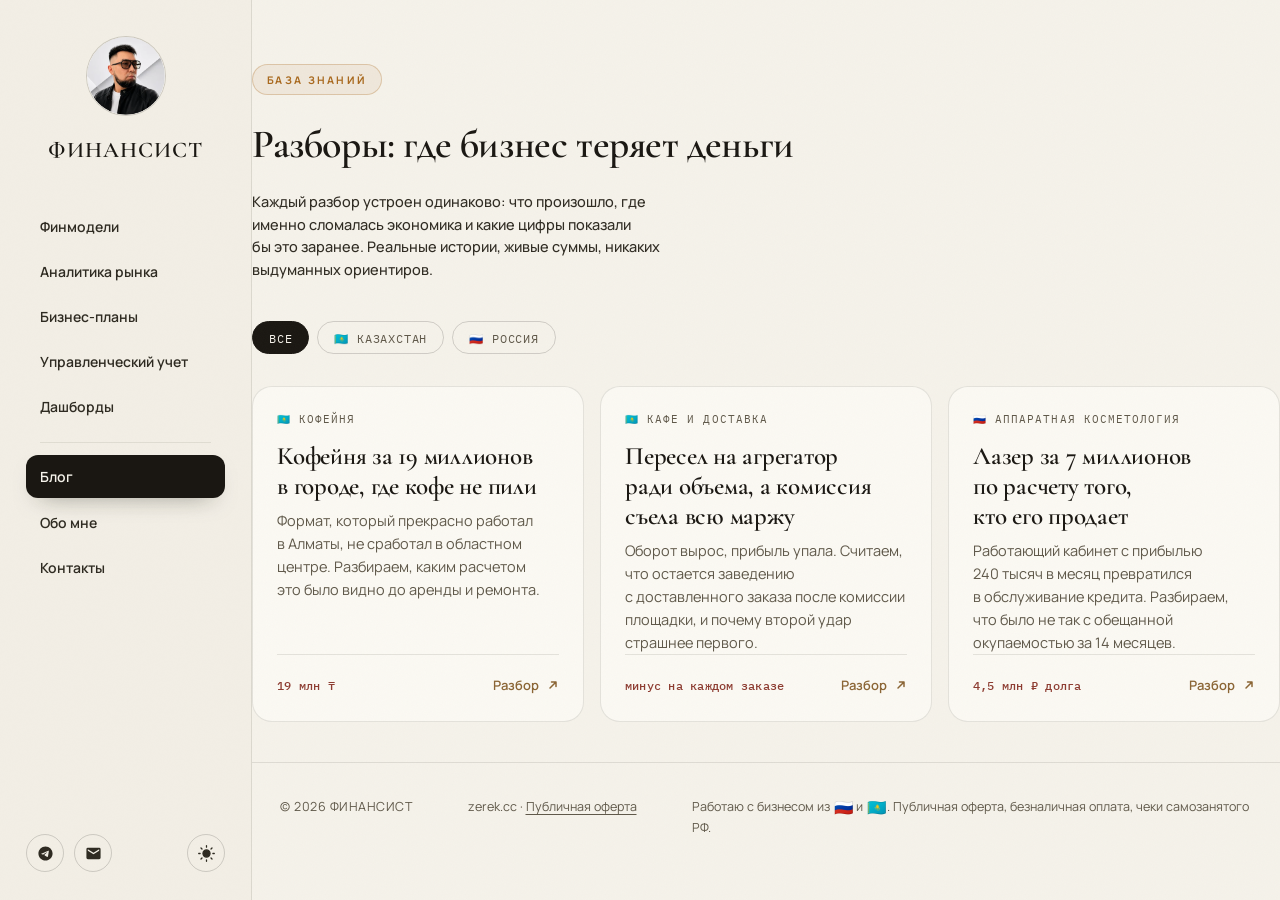
==== commit 28b55b84: "feat: выпадайка услуг вместо поля контакта, флаги в подвале Форма - поле «Ваш Telegram» убрано, на е" ====
--- a/blog/index.html
+++ b/blog/index.html
@@ -31,7 +31,7 @@
 <link rel="preconnect" href="https://fonts.googleapis.com">
 <link rel="preconnect" href="https://fonts.gstatic.com" crossorigin>
 <link href="https://fonts.googleapis.com/css2?family=Cormorant+Garamond:ital,wght@0,500;0,600;0,700;1,500&family=Manrope:wght@400;500;600;700&family=IBM+Plex+Mono:wght@400;500&display=swap" rel="stylesheet">
-<link rel="stylesheet" href="/assets/site.css?v=7">
+<link rel="stylesheet" href="/assets/site.css?v=10">
 </head>
 <body>
 
@@ -146,7 +146,7 @@
   <div class="wrap">
     <div style="text-transform:uppercase; letter-spacing:0.04em;">© 2026 ФИНАНСИСТ</div>
     <div>zerek.cc · <a href="/offer.html" target="_blank" style="text-decoration:underline; text-underline-offset:3px;">Публичная оферта</a></div>
-    <div class="disc">Работаю с бизнесом из РФ и РК. Публичная оферта, безналичная оплата, чеки самозанятого.</div>
+    <div class="disc">Работаю с бизнесом из <span class="flag">🇷🇺</span> и <span class="flag">🇰🇿</span>. Публичная оферта, безналичная оплата, чеки самозанятого РФ.</div>
   </div>
 </footer>
 </div>
--- a/assets/site.css
+++ b/assets/site.css
@@ -1236,3 +1236,12 @@
 /* атрибут hidden должен побеждать любой display у компонента */
 [hidden] { display: none !important; }
 
+
+/* флаги вместо аббревиатур: крупнее текста и ровно по строке */
+.flag {
+  font-family: "Apple Color Emoji", "Segoe UI Emoji", "Noto Color Emoji", sans-serif;
+  font-size: 1.25em;
+  line-height: 1;
+  vertical-align: -.12em;
+  margin: 0 .04em;
+}
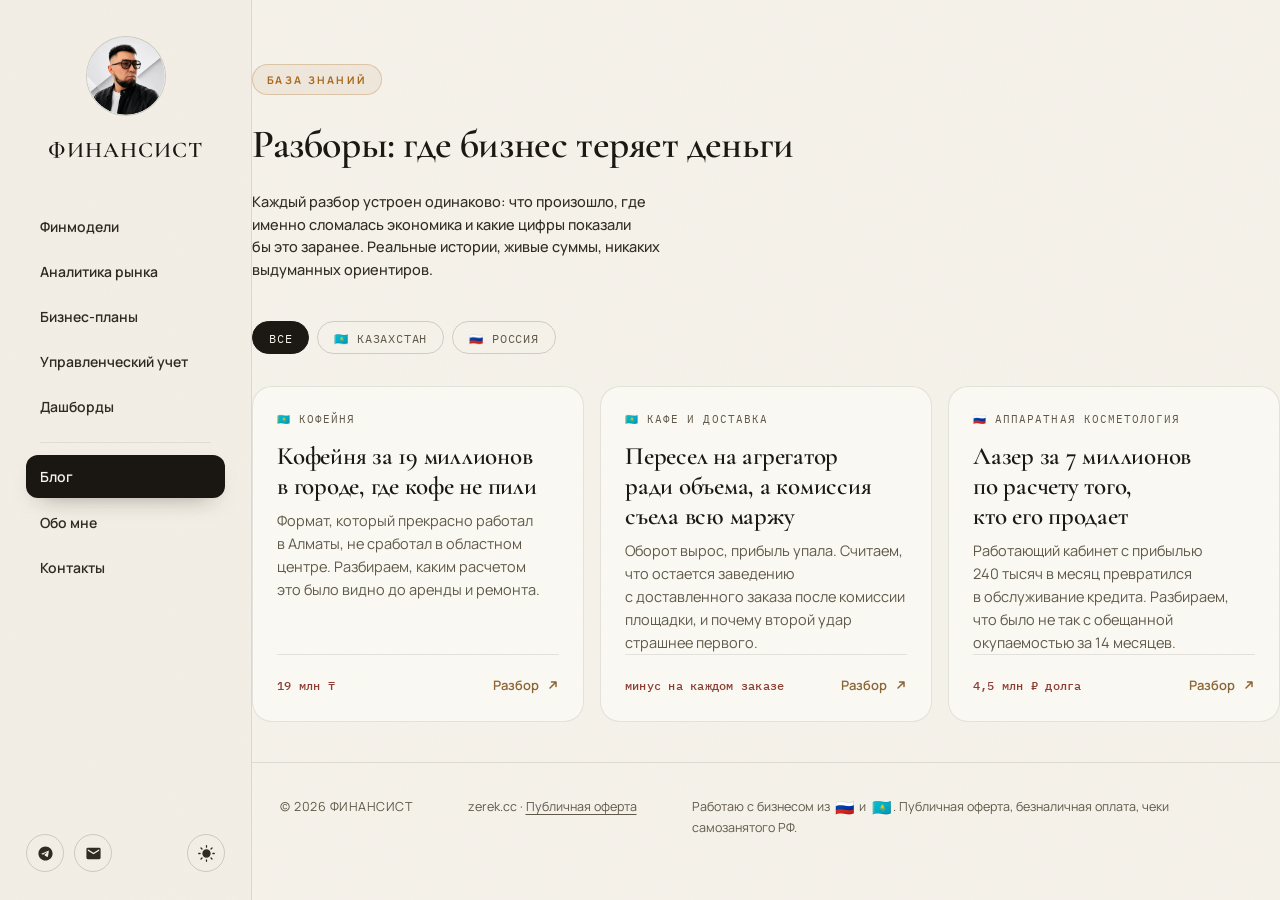
==== commit a947411d: "style: объёмный значок Telegram, шаги вместо списка условий - значок Telegram заменён на скачанный о" ====
--- a/blog/index.html
+++ b/blog/index.html
@@ -31,7 +31,7 @@
 <link rel="preconnect" href="https://fonts.googleapis.com">
 <link rel="preconnect" href="https://fonts.gstatic.com" crossorigin>
 <link href="https://fonts.googleapis.com/css2?family=Cormorant+Garamond:ital,wght@0,500;0,600;0,700;1,500&family=Manrope:wght@400;500;600;700&family=IBM+Plex+Mono:wght@400;500&display=swap" rel="stylesheet">
-<link rel="stylesheet" href="/assets/site.css?v=10">
+<link rel="stylesheet" href="/assets/site.css?v=14">
 </head>
 <body>
 
--- a/assets/site.css
+++ b/assets/site.css
@@ -1094,17 +1094,17 @@
 body.dark .channel:hover { box-shadow: 0 20px 40px -22px rgba(0, 0, 0, .7); }
 .channel:focus-visible { outline: 2px solid var(--accent); outline-offset: 3px; }
 
+/* логотипы живут без подложки: они сами по себе законченные фигуры */
 .channel__logo {
   display: grid; place-items: center;
-  width: 48px; height: 48px;
-  border-radius: 14px;
-  background: var(--paper-2);
+  width: 46px; height: 46px;
   transition: transform var(--dur-base) var(--ease-out);
 }
+.channel__logo img { width: 46px; height: 46px; }
+/* конверт Gmail шире круга Telegram, уравниваем оптическую массу */
+.channel__logo--mail svg { width: 40px; height: 30px; }
 .channel:hover .channel__logo { transform: scale(1.06); }
-.channel__logo svg { width: 28px; height: 28px; }
-/* конверт Gmail шире круга Telegram, выравниваем оптически */
-.channel__logo--mail svg { width: 26px; height: 20px; }
+
 
 .channel__body { display: flex; flex-direction: column; min-width: 0; }
 .channel__kick {
@@ -1158,10 +1158,9 @@
 .btn--tg { padding-left: 8px; }
 .btn__tg {
   display: grid; place-items: center;
-  width: 34px; height: 34px; border-radius: 50%;
-  overflow: hidden; flex: none;
-}
-.btn__tg svg { width: 34px; height: 34px; }
+  width: 34px; height: 34px; flex: none;
+}
+.btn__tg img { width: 32px; height: 32px; }
 
 /* --- подтверждение --- */
 .lead__done {
@@ -1199,31 +1198,55 @@
 }
 .lead-layout .lead { max-width: none; }
 
-.terms { display: flex; flex-direction: column; }
-.terms p {
-  margin: 0;
-  padding: 18px 0;
-  font-size: 13.5px; line-height: 1.6; color: var(--ink-3);
-  border-top: 1px solid var(--line);
-}
-.terms p:first-child { padding-top: 0; border-top: none; }
-.terms p:last-child { padding-bottom: 0; }
-.terms strong {
+/* три шага: номер в кружке, соединённые вертикальной линией */
+.steps { list-style: none; margin: 0; padding: 0; counter-reset: step; }
+.steps li {
+  position: relative;
+  counter-increment: step;
+  padding: 0 0 28px 40px;
+}
+.steps li:last-child { padding-bottom: 0; }
+/* кружок с номером */
+.steps li::before {
+  content: counter(step);
+  position: absolute; left: 0; top: -1px;
+  display: grid; place-items: center;
+  width: 26px; height: 26px;
+  border-radius: 50%;
+  border: 1px solid var(--accent);
+  background: var(--paper);
+  font-family: var(--font-mono); font-size: 12px; font-weight: 500;
+  color: var(--accent);
+  z-index: 1;
+}
+/* линия тянется от кружка к следующему шагу */
+.steps li::after {
+  content: "";
+  position: absolute; left: 13px; top: 26px; bottom: 4px;
+  width: 1px;
+  background: linear-gradient(to bottom, var(--line-2), var(--line));
+}
+.steps li:last-child::after { display: none; }
+.steps strong {
   display: block; margin-bottom: 6px;
   font-family: var(--font-mono);
   font-size: 10.5px; font-weight: 500;
   letter-spacing: .12em; text-transform: uppercase;
   color: var(--accent);
 }
+.steps span {
+  display: block;
+  font-size: 13.5px; line-height: 1.6; color: var(--ink-3);
+}
+.terms__note {
+  margin: 28px 0 0; padding-top: 20px;
+  border-top: 1px solid var(--line);
+  font-size: 12.5px; line-height: 1.55; color: var(--ink-3);
+}
 
 @media (max-width: 1000px) {
   .lead-layout { grid-template-columns: 1fr; gap: 40px; }
-  .terms {
-    display: grid; grid-template-columns: repeat(auto-fit, minmax(240px, 1fr));
-    gap: 0 32px;
-    padding-top: 24px; border-top: 1px solid var(--line);
-  }
-  .terms p { border-top: none; padding: 12px 0; }
+  .terms { padding-top: 32px; border-top: 1px solid var(--line); }
 }
 
 @media (prefers-reduced-motion: reduce) {
@@ -1242,6 +1265,6 @@
   font-family: "Apple Color Emoji", "Segoe UI Emoji", "Noto Color Emoji", sans-serif;
   font-size: 1.25em;
   line-height: 1;
-  vertical-align: -.12em;
-  margin: 0 .04em;
-}
+  vertical-align: -.14em;
+  margin: 0 .14em;
+}
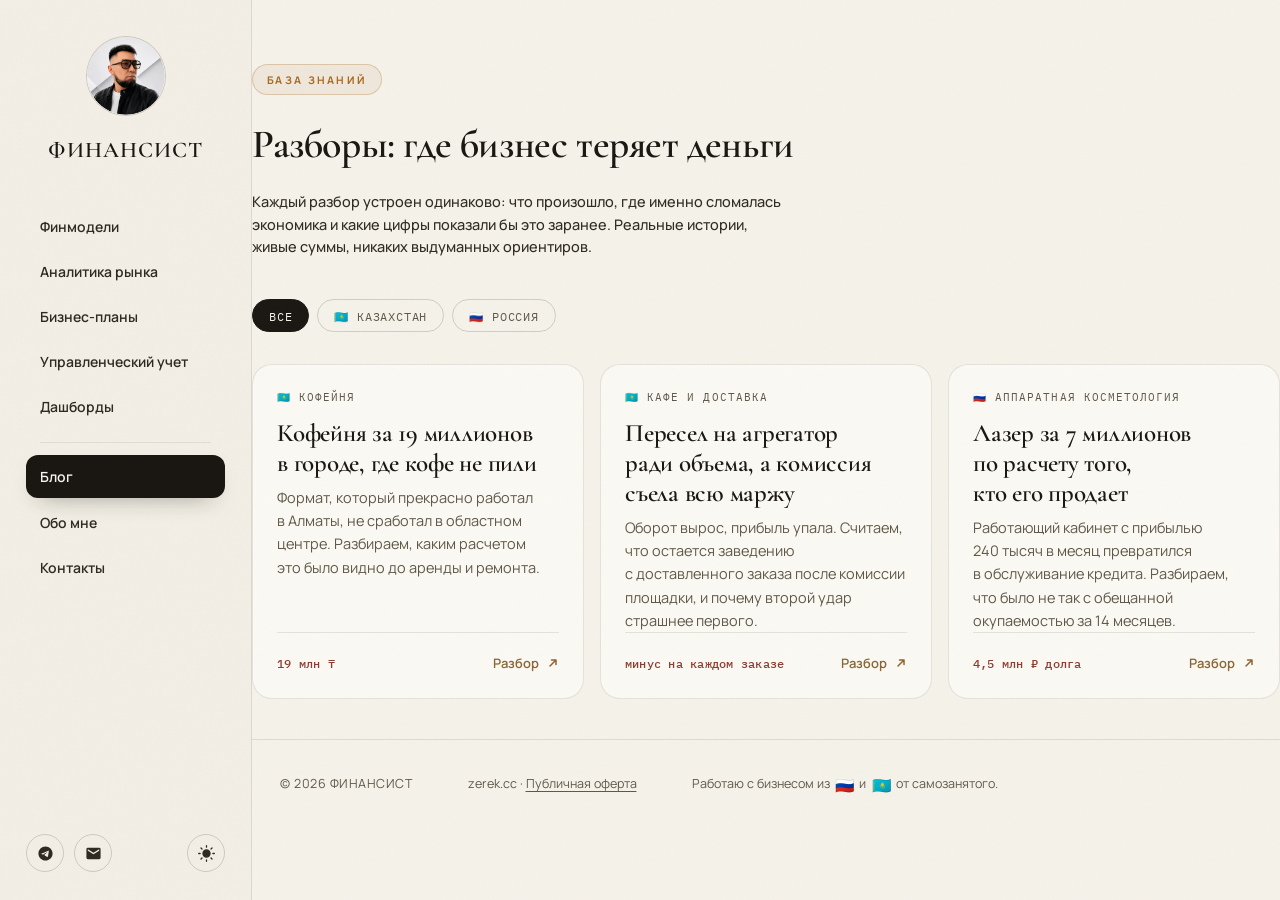
==== commit 88762e4f: "copy: подвал — работаю от самозанятого Оферта и так висит ссылкой рядом, дубль про чеки и оплату убр" ====
--- a/blog/index.html
+++ b/blog/index.html
@@ -31,7 +31,7 @@
 <link rel="preconnect" href="https://fonts.googleapis.com">
 <link rel="preconnect" href="https://fonts.gstatic.com" crossorigin>
 <link href="https://fonts.googleapis.com/css2?family=Cormorant+Garamond:ital,wght@0,500;0,600;0,700;1,500&family=Manrope:wght@400;500;600;700&family=IBM+Plex+Mono:wght@400;500&display=swap" rel="stylesheet">
-<link rel="stylesheet" href="/assets/site.css?v=14">
+<link rel="stylesheet" href="/assets/site.css?v=15">
 </head>
 <body>
 
@@ -146,7 +146,7 @@
   <div class="wrap">
     <div style="text-transform:uppercase; letter-spacing:0.04em;">© 2026 ФИНАНСИСТ</div>
     <div>zerek.cc · <a href="/offer.html" target="_blank" style="text-decoration:underline; text-underline-offset:3px;">Публичная оферта</a></div>
-    <div class="disc">Работаю с бизнесом из <span class="flag">🇷🇺</span> и <span class="flag">🇰🇿</span>. Публичная оферта, безналичная оплата, чеки самозанятого РФ.</div>
+    <div class="disc">Работаю с бизнесом из <span class="flag">🇷🇺</span> и <span class="flag">🇰🇿</span> от самозанятого.</div>
   </div>
 </footer>
 </div>
--- a/assets/site.css
+++ b/assets/site.css
@@ -239,13 +239,14 @@
 .sec--first{padding-top:54px}
 .sec--last{padding-bottom:36px}
 @media(min-width:768px){.sec{padding:20px 0}.sec--first{padding-top:64px}}
-.sec__head{display:flex;flex-direction:column;gap:18px;margin-bottom:44px}
+.sec__head{display:flex;flex-direction:column;align-items:flex-start;gap:18px;margin-bottom:44px}
+.sec__head > div{align-self:stretch}
 .sec__row{display:flex;align-items:flex-end;justify-content:space-between;gap:24px;flex-wrap:wrap}
 
 /* ============ Hero Layout (Split) ============ */
 .hero{position:relative}
 .hero-tight h1,.hero-tight .lead{max-width:34ch}
-.hero-tight .lead{max-width:52ch}
+.hero-tight .lead{max-width:60ch}
 
 /* ============ Кнопки: пилюля с вложенной стрелкой ============ */
 .actions{display:flex;gap:12px;flex-wrap:wrap}
@@ -270,11 +271,7 @@
 .btn--ghost .btn__ic{background:rgba(26,23,18,.06)}
 .btn--ghost:hover{border-color:var(--ink)}
 .btn--ghost:hover .btn__ic{background:rgba(26,23,18,.12)}
-.dark-band .btn{background:var(--dark-ink);color:var(--dark);border-color:var(--dark-ink)}
-.dark-band .btn__ic{background:rgba(23,20,16,.1)}
-.dark-band .btn--ghost{background:transparent;color:var(--dark-ink);border-color:var(--dark-line)}
-.dark-band .btn--ghost .btn__ic{background:rgba(240,235,223,.1)}
-.dark-band .btn--ghost:hover{border-color:var(--dark-ink)}
+
 
 /* ============ Карточки: двойной кант ============ */
 .shell {
@@ -334,41 +331,41 @@
 
 /* ============ Факты в hero (Редизайн) ============ */
 .facts {
-  margin-top: 64px;
+  margin-top: 72px;
   display: grid;
-  gap: 16px;
   border-top: 1px solid var(--line-2);
-  padding-top: 32px;
-}
-@media(min-width:768px){
-  .facts {
-    grid-template-columns: 1fr 1fr 1fr;
-    gap: 24px;
-  }
+  padding-top: 40px;
+  gap: 36px;
+}
+@media (min-width: 768px) {
+  .facts { grid-template-columns: 1fr 1fr 1fr; gap: 0; }
+  /* колонки без коробок: между ними только тонкая линия */
+  .fact { padding: 8px 36px 0; }
+  .fact + .fact { border-left: 1px solid var(--line); }
+  .fact:first-child { padding-left: 0; }
+  .fact:last-child { padding-right: 0; }
 }
 .fact {
   position: relative;
-  background: var(--card);
-  border: 1px solid var(--line);
-  border-radius: 20px;
-  padding: 28px 24px;
   display: flex;
   flex-direction: column;
-  gap: 10px;
-  transition: transform .6s var(--ease), box-shadow .6s var(--ease), border-color .6s var(--ease);
-  box-shadow: inset 0 1px 0 rgba(255,255,255,.65);
-}
-body.dark .fact {
-  box-shadow: inset 0 1px 0 rgba(255,255,255,.05);
-}
-.fact:hover {
-  transform: translateY(-4px);
-  border-color: var(--bronze);
-  box-shadow: 0 20px 40px -20px rgba(26,23,18,.15);
-}
-body.dark .fact:hover {
-  box-shadow: 0 20px 40px -20px rgba(0,0,0,.45);
-}
+  gap: 12px;
+}
+/* большая полупрозрачная иконка: воздух вместо рамки */
+.fact__icon {
+  width: 40px; height: 40px;
+  color: var(--bronze);
+  opacity: .45;
+  margin-bottom: 6px;
+  transition: opacity var(--dur-base) var(--ease-out),
+              transform var(--dur-base) var(--ease-out);
+}
+.fact__icon svg {
+  width: 100%; height: 100%;
+  fill: none; stroke: currentColor; stroke-width: 1.5;
+  stroke-linecap: round; stroke-linejoin: round;
+}
+.fact:hover .fact__icon { opacity: .9; transform: translateY(-3px); }
 .fact__num {
   font-family: var(--font-mono);
   font-size: 11px;
@@ -385,26 +382,24 @@
   letter-spacing: -.005em;
   color: var(--ink);
 }
-.fact span {
-  font-size: 14px;
-  color: var(--ink-2);
-  line-height: 1.6;
-  display: block;
-}
-
 /* ============ Темные полосы ============ */
 .dark-band{
-  background:var(--dark);color:var(--dark-ink);
+  background:var(--paper-2);color:var(--ink);
+  border:1px solid rgba(169,105,30,.22);
   border-radius:34px;overflow:hidden;position:relative;
   padding:clamp(52px,7vw,92px) clamp(26px,6vw,84px);
-  box-shadow:inset 0 1px 0 rgba(240,235,223,.06);
+}
+/* тонкий акцентный луч сверху: карточка не сливается с фоном */
+.dark-band::before{
+  content:"";position:absolute;top:0;left:clamp(26px,6vw,84px);right:40%;height:2px;
+  background:linear-gradient(to right,var(--accent),transparent);
 }
 .dark-band .quote{
   font-family:var(--font-display);font-weight:500;
   font-size:clamp(1.9rem,4.4vw,3.3rem);line-height:1.16;letter-spacing:-.01em;
   max-width:24ch;
 }
-.dark-band .sub{margin-top:22px;color:var(--dark-ink-2);font-size:15.5px;max-width:52ch;font-weight:500}
+.dark-band .sub{margin-top:22px;color:var(--ink-3);font-size:15.5px;max-width:52ch;font-weight:500}
 .dark-band .actions{margin-top:36px}
 
 /* ============ Списки ============ */
@@ -563,44 +558,6 @@
 }
 
 /* ============ Карусель кейсов на Главной ============ */
-.carousel-wrapper {
-  position: relative;
-  width: 100%;
-  margin-top: 16px;
-}
-.carousel {
-  display: flex;
-  gap: 16px;
-  overflow-x: auto;
-  scroll-snap-type: x mandatory;
-  scroll-behavior: smooth;
-  -webkit-overflow-scrolling: touch;
-  padding: 8px 4px 20px;
-  margin: 0 -4px;
-}
-.carousel::-webkit-scrollbar {
-  display: none;
-}
-.carousel {
-  -ms-overflow-style: none;
-  scrollbar-width: none;
-}
-.carousel .shell {
-  flex: 0 0 85%;
-  scroll-snap-align: start;
-}
-@media (min-width: 600px) {
-  .carousel .shell {
-    flex: 0 0 45%;
-  }
-}
-@media (min-width: 900px) {
-  .carousel .shell {
-    flex: 0 0 23.5%;
-  }
-}
-
-/* ============ Облако кейсов-заглушек в Блоге ============ */
 /* ============================================================
    Типографика: переносы, висячие строки, цифры
    ============================================================ */
@@ -900,12 +857,7 @@
 .calc thead { display: none; }
 
 /* в темной теме блок призыва сливался с фоном: приподнимаем его */
-body.dark .dark-band {
-  background: var(--paper-2);
-  border: 1px solid rgba(240, 169, 97, .14);
-  box-shadow: inset 0 1px 0 rgba(240, 235, 223, .05),
-              0 24px 48px -32px rgba(0, 0, 0, .8);
-}
+body.dark .dark-band { border-color: rgba(240, 169, 97, .2); }
 
 /* ============================================================
    Hero: график живет фоном под заголовком
@@ -1101,8 +1053,8 @@
   transition: transform var(--dur-base) var(--ease-out);
 }
 .channel__logo img { width: 46px; height: 46px; }
-/* конверт Gmail шире круга Telegram, уравниваем оптическую массу */
-.channel__logo--mail svg { width: 40px; height: 30px; }
+/* буква Gmail шире круга Telegram, уравниваем оптическую массу */
+.channel__logo--mail img { width: 42px; height: 42px; }
 .channel:hover .channel__logo { transform: scale(1.06); }
 
 
@@ -1169,18 +1121,6 @@
   border: 1px solid rgba(34, 158, 217, .32);
   background: rgba(34, 158, 217, .07);
   border-radius: 16px;
-}
-.lead__check {
-  display: grid; place-items: center; flex: none;
-  width: 28px; height: 28px; border-radius: 50%;
-  background: #229ED9;
-}
-.lead__check svg {
-  width: 15px; height: 15px;
-  fill: none; stroke: #fff; stroke-width: 2.6;
-  stroke-linecap: round; stroke-linejoin: round;
-  stroke-dasharray: 26; stroke-dashoffset: 26;
-  animation: heroDraw 500ms var(--ease-out) 120ms forwards;
 }
 .lead__done strong { display: block; margin-bottom: 4px; font-size: 15.5px; }
 .lead__done p { margin: 0; font-size: 14px; line-height: 1.6; color: var(--ink-3); }
@@ -1251,8 +1191,7 @@
 
 @media (prefers-reduced-motion: reduce) {
   .channel, .channel::before, .channel__logo, .channel__go { transition: none !important; }
-  .lead__check svg { animation: none; stroke-dashoffset: 0; }
-}
+  }
 
 .tiny.is-bad { color: var(--ox); font-weight: 600; }
 
@@ -1268,3 +1207,225 @@
   vertical-align: -.14em;
   margin: 0 .14em;
 }
+
+/* иконка Telegram в блоке подтверждения вместо галочки */
+.lead__logo { flex: none; width: 34px; height: 34px; }
+.lead__logo img { width: 34px; height: 34px; }
+.lead__done .btn { margin-top: 16px; }
+
+/* ============================================================
+   Обо мне: путь как линия времени
+   ============================================================ */
+
+.career {
+  list-style: none; margin: 0; padding: 0;
+  max-width: 760px;
+  position: relative;
+}
+/* сама линия: идет за номерами сверху вниз */
+.career::before {
+  content: "";
+  position: absolute; left: 27px; top: 16px; bottom: 16px;
+  width: 1px;
+  background: linear-gradient(to bottom,
+    var(--line-2) 0%, var(--line-2) 78%, var(--accent) 100%);
+}
+.career__item {
+  position: relative;
+  display: grid;
+  grid-template-columns: 56px 1fr;
+  gap: 24px;
+  padding-bottom: 44px;
+}
+.career__item:last-child { padding-bottom: 0; }
+
+/* крупный номер в кружке прячет линию под собой */
+.career__num {
+  position: relative; z-index: 1;
+  display: grid; place-items: center;
+  width: 56px; height: 56px;
+  border-radius: 50%;
+  border: 1px solid var(--line-2);
+  background: var(--card);
+  font-family: var(--font-mono);
+  font-size: 15px; font-weight: 500; letter-spacing: .04em;
+  color: var(--ink-3);
+  font-variant-numeric: tabular-nums;
+  transition: border-color var(--dur-base) var(--ease-out),
+              color var(--dur-base) var(--ease-out),
+              transform var(--dur-base) var(--ease-out);
+}
+.career__item:hover .career__num {
+  border-color: var(--accent); color: var(--accent);
+  transform: scale(1.07);
+}
+
+.career__body { padding-top: 4px; }
+.career__tag {
+  display: block;
+  font-family: var(--font-mono);
+  font-size: 10.5px; font-weight: 500;
+  letter-spacing: .12em; text-transform: uppercase;
+  color: var(--accent);
+  margin-bottom: 10px;
+}
+.career__body h3 {
+  font-family: var(--font-display); font-weight: 600;
+  font-size: clamp(21px, 2.4vw, 27px);
+  line-height: 1.18; letter-spacing: -.01em;
+  margin: 0 0 10px;
+}
+.career__body p {
+  margin: 0;
+  font-size: 15.5px; line-height: 1.68; color: var(--ink-3);
+  max-width: 58ch;
+}
+
+/* текущая ступень: залитый номер и живая карточка */
+.career__item--now .career__num {
+  background: var(--accent); border-color: var(--accent);
+  color: #fff;
+}
+.career__item--now .career__body {
+  background: var(--card);
+  border: 1px solid rgba(169, 105, 30, .28);
+  border-radius: 18px;
+  padding: 22px 24px;
+  margin-top: -18px;
+}
+body.dark .career__item--now .career__body { border-color: rgba(240, 169, 97, .3); }
+.career__item--now .career__body p { color: var(--ink-2); }
+
+@media (max-width: 640px) {
+  .career::before { left: 19px; }
+  .career__item { grid-template-columns: 40px 1fr; gap: 18px; }
+  .career__num { width: 40px; height: 40px; font-size: 12.5px; }
+  .career__item--now .career__body { margin-top: -8px; padding: 18px; }
+}
+
+/* --- квалификация: одна строка пилюль --- */
+.quals { max-width: 760px; }
+.quals__cap {
+  display: block;
+  font-family: var(--font-mono);
+  font-size: 10.5px; font-weight: 500;
+  letter-spacing: .12em; text-transform: uppercase;
+  color: var(--ink-3);
+  margin-bottom: 14px;
+}
+.quals__row { display: flex; flex-wrap: wrap; gap: 8px; }
+
+@media (prefers-reduced-motion: reduce) {
+  .career__num { transition: none; }
+}
+
+
+/* карточка-приглашение в сетке услуг: пунктирная, зовет written */
+.shell--invite { border-style: dashed; border-color: rgba(169, 105, 30, .35); background: transparent; }
+.shell--invite .core { background: transparent; }
+body.dark .shell--invite { border-color: rgba(240, 169, 97, .3); }
+
+/* ============================================================
+   Книга Excel: визуал стандарта финмодели
+   ============================================================ */
+
+.workbook {
+  border: 1px solid var(--line-2);
+  border-radius: 20px;
+  overflow: hidden;
+  background: var(--card);
+  box-shadow: 0 28px 56px -40px rgba(26, 23, 18, .5);
+}
+body.dark .workbook { box-shadow: 0 28px 56px -36px rgba(0, 0, 0, .7); }
+.workbook__bar {
+  display: flex; align-items: center; gap: 8px;
+  padding: 13px 18px;
+  border-bottom: 1px solid var(--line);
+  background: var(--paper-2);
+}
+/* светофор macOS */
+.workbook__dot { width: 12px; height: 12px; border-radius: 50%; }
+.workbook__dot:nth-child(1) { background: #FF5F57; box-shadow: inset 0 0 0 .5px rgba(0,0,0,.12); }
+.workbook__dot:nth-child(2) { background: #FEBC2E; box-shadow: inset 0 0 0 .5px rgba(0,0,0,.12); }
+.workbook__dot:nth-child(3) { background: #28C840; box-shadow: inset 0 0 0 .5px rgba(0,0,0,.12); }
+.workbook__name {
+  margin-left: 10px;
+  font-family: var(--font-mono);
+  font-size: 12.5px; color: var(--ink-3);
+}
+.workbook__tabs {
+  display: flex; flex-wrap: wrap;
+  padding: 16px 18px 12px;
+  gap: 8px;
+}
+.workbook__tab {
+  flex: 1 1 auto;
+  text-align: center;
+  font-family: var(--font-mono);
+  font-size: 13px; letter-spacing: .02em;
+  color: var(--ink-3);
+  padding: 12px 22px;
+  border: 1px solid var(--line);
+  border-radius: 999px;
+  background: var(--paper);
+  white-space: nowrap;
+}
+/* строка формул: как в настоящем Excel, меняется вместе с листом */
+.workbook__fx {
+  display: flex; align-items: center; gap: 12px;
+  padding: 10px 18px;
+  border-top: 1px solid var(--line);
+  background: var(--paper-2);
+}
+.workbook__fx-label {
+  font-family: var(--font-mono); font-size: 12px; font-style: italic;
+  color: var(--ink-3);
+  flex: none;
+}
+.workbook__fx code {
+  font-family: var(--font-mono); font-size: 12.5px;
+  color: var(--bronze);
+  overflow-wrap: anywhere;
+}
+/* активный лист залит как пункт меню в сайдбаре */
+.workbook__tab.is-on {
+  background: var(--ink);
+  color: var(--paper);
+  font-weight: 500;
+  border-color: var(--ink);
+}
+.workbook__tab.is-on:hover { color: var(--paper); }
+
+/* --- книга: вкладки живые, под ними описание листа --- */
+.workbook__tab {
+  cursor: pointer;
+  font-family: var(--font-mono);
+  transition: color var(--dur-fast) var(--ease-out),
+              background var(--dur-fast) var(--ease-out);
+}
+.workbook__tab:hover { color: var(--ink); }
+.workbook__tab:focus-visible { outline: 2px solid var(--accent); outline-offset: 2px; }
+.workbook__body {
+  padding: 24px 26px 28px;
+  border-top: 1px solid var(--line);
+  margin-top: 0;
+  opacity: 1;
+  transform: none;
+  transition: opacity var(--dur-base) var(--ease-out),
+              transform var(--dur-base) var(--ease-out);
+}
+.workbook__body:not(.is-in) { opacity: 0; transform: translateY(6px); transition: none; }
+.workbook__body strong {
+  display: block;
+  font-family: var(--font-mono);
+  font-size: 11px; font-weight: 500;
+  letter-spacing: .1em; text-transform: uppercase;
+  color: var(--accent);
+  margin-bottom: 8px;
+}
+.workbook__body p {
+  margin: 0;
+  font-size: 15.5px; line-height: 1.7;
+  color: var(--ink-2);
+  max-width: 62ch;
+}
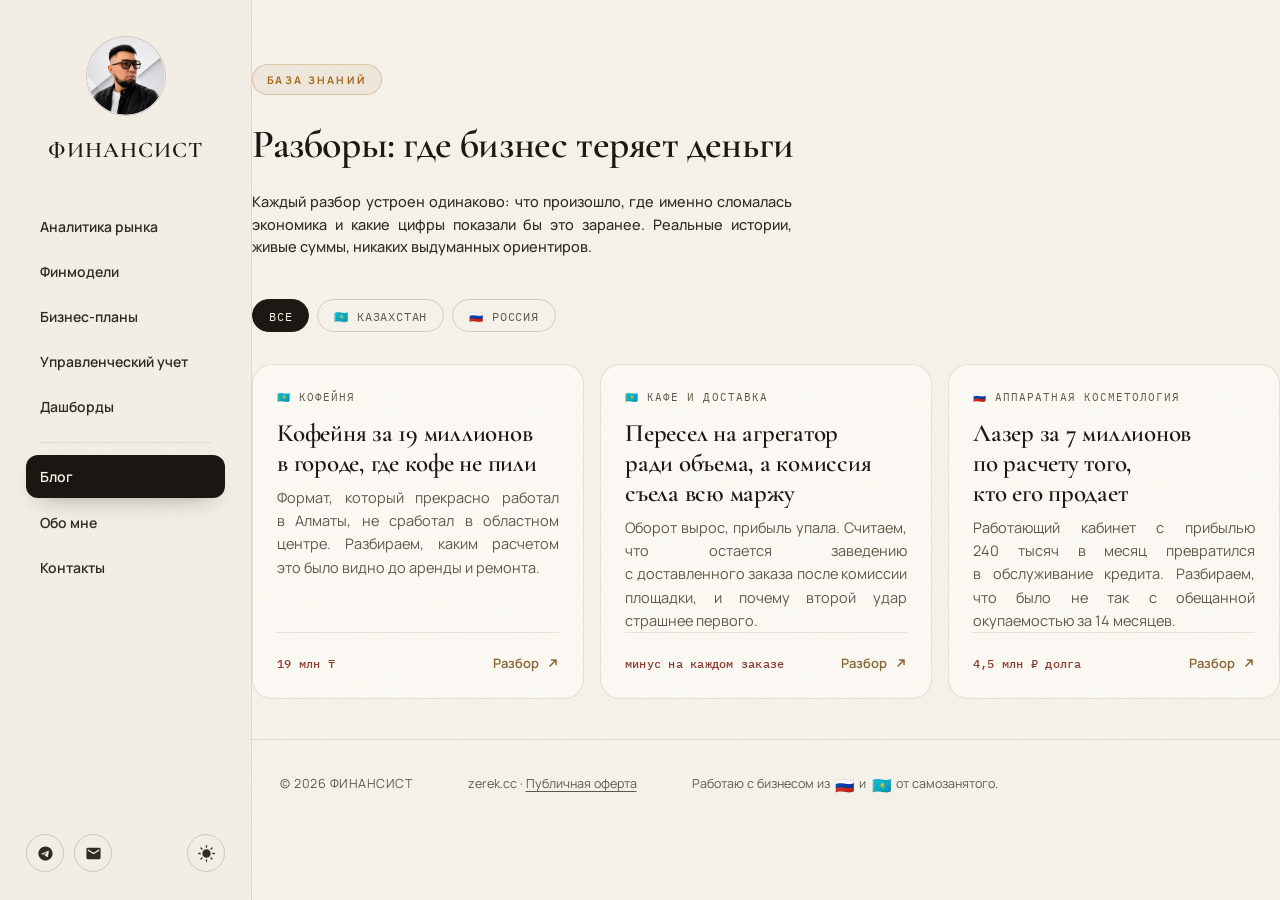
==== commit cc86d20a: "feat: Аналитика рынка выше Финмоделей в меню Порядок воронки: сначала вводные, потом расчет. Сайдбар" ====
--- a/blog/index.html
+++ b/blog/index.html
@@ -47,8 +47,8 @@
   <div class="sb__name">ФИНАНСИСТ</div>
   <nav class="menu" data-menu id="sbMenu">
     <span class="menu__bubble" id="menuBubble" aria-hidden="true"></span>
+    <a href="/#/research">Аналитика рынка</a>
     <a href="/#/services">Финмодели</a>
-    <a href="/#/research">Аналитика рынка</a>
     <a href="/#/bizplans">Бизнес-планы</a>
     <a href="/#/accounting">Управленческий учет</a>
     <a href="/#/dashboards">Дашборды</a>
@@ -86,8 +86,8 @@
 
 <div class="veil" id="veil">
   <nav data-menu>
+    <a href="/#/research">Аналитика рынка</a>
     <a href="/#/services">Финмодели</a>
-    <a href="/#/research">Аналитика рынка</a>
     <a href="/#/bizplans">Бизнес-планы</a>
     <a href="/#/accounting">Управленческий учет</a>
     <a href="/#/dashboards">Дашборды</a>
--- a/assets/site.css
+++ b/assets/site.css
@@ -225,7 +225,6 @@
 .t-section{
   font-family:var(--font-display);font-weight:600;
   font-size:clamp(1.4rem,2.8vw,1.9rem);line-height:1.2;letter-spacing:-.005em;
-  max-width:24ch;
 }
 .lead{font-size:14.5px;color:var(--ink-2);max-width:56ch;font-weight:500;line-height:1.55}
 .tiny{font-size:12.5px;color:var(--ink-3);line-height:1.6}
@@ -1355,8 +1354,9 @@
 }
 .workbook__tabs {
   display: flex; flex-wrap: wrap;
-  padding: 16px 18px 12px;
-  gap: 8px;
+  align-items: flex-end;
+  padding: 14px 18px 0;
+  gap: 6px;
 }
 .workbook__tab {
   flex: 1 1 auto;
@@ -1364,9 +1364,10 @@
   font-family: var(--font-mono);
   font-size: 13px; letter-spacing: .02em;
   color: var(--ink-3);
-  padding: 12px 22px;
+  padding: 8px 18px 10px;
   border: 1px solid var(--line);
-  border-radius: 999px;
+  border-bottom: none;
+  border-radius: 12px 12px 0 0;
   background: var(--paper);
   white-space: nowrap;
 }
@@ -1429,3 +1430,112 @@
   color: var(--ink-2);
   max-width: 62ch;
 }
+
+/* --- hero финмоделей: подсказка про вводные справа --- */
+.svc-hero {
+  display: grid;
+  grid-template-columns: minmax(0, 1fr) 360px;
+  gap: 56px;
+  align-items: center;
+}
+/* карточка-предупреждение: в языке полосы «Принцип», с лучом сверху */
+.hint {
+  position: relative;
+  overflow: hidden;
+  background: var(--paper-2);
+  border: 1px solid rgba(169, 105, 30, .22);
+  border-radius: 20px;
+  padding: 28px 28px 26px;
+}
+.hint::before {
+  content: "";
+  position: absolute; top: 0; left: 28px; right: 35%;
+  height: 2px;
+  background: linear-gradient(to right, var(--accent), transparent);
+}
+body.dark .hint { border-color: rgba(240, 169, 97, .24); }
+.hint__tag {
+  font-family: var(--font-mono);
+  font-size: 10.5px; letter-spacing: .14em;
+  color: var(--accent);
+}
+.hint__title {
+  font-family: var(--font-display);
+  font-weight: 600;
+  font-size: 22px; line-height: 1.28;
+  margin: 14px 0 12px;
+}
+.hint__title .mark { font-weight: 500; }
+.hint__text {
+  margin: 0 0 18px;
+  font-size: 14px; line-height: 1.65;
+  color: var(--ink-3);
+  text-align: justify; hyphens: auto; -webkit-hyphens: auto;
+}
+.hint .card-link { display: inline-flex; }
+@media (max-width: 980px) {
+  .svc-hero { grid-template-columns: 1fr; gap: 32px; }
+  .svc-hero aside { max-width: 520px; }
+}
+
+/* --- выравнивание по ширине: ровный правый край у текстовых абзацев --- */
+.lead, .note, .checks li, .workbook__body p, .career__body p,
+.article__body p, .post__sum, .terms p, .fact span,
+.channel__desc, .steps span, .core p, .dark-band .sub, .lead-note {
+  text-align: justify;
+  hyphens: auto;
+  -webkit-hyphens: auto;
+  hyphenate-limit-chars: 10 5 4;
+}
+
+/* колонки одной высоты: заметки справа распределяются до низа списка */
+.cols--stretch { align-items: stretch; }
+.cols--stretch .stack { justify-content: space-between; height: 100%; }
+.cols--stretch .checks li:first-child { padding-top: 0; }
+
+/* ============================================================
+   Цепочка услуг: где эта ступень в общем пути
+   ============================================================ */
+
+.flow-top { padding-top: 26px; }
+.flow {
+  display: flex; flex-wrap: wrap; align-items: center;
+  gap: 10px 18px;
+  padding: 0 0 14px;
+  border-bottom: 1px solid var(--line);
+}
+.flow__label {
+  font-family: var(--font-mono);
+  font-size: 10px; letter-spacing: .12em; text-transform: uppercase;
+  color: var(--ink-3);
+  flex: none;
+}
+.flow__chain { display: flex; align-items: center; flex-wrap: wrap; gap: 7px; }
+.flow__step {
+  font-family: var(--font-mono);
+  font-size: 11.5px; letter-spacing: .02em;
+  padding: 5px 12px;
+  border: 1px solid var(--line-2);
+  border-radius: 999px;
+  color: var(--ink-3);
+  transition: color var(--dur-fast) var(--ease-out),
+              border-color var(--dur-fast) var(--ease-out);
+}
+.flow__step:hover { color: var(--ink); border-color: var(--ink-3); }
+.flow__step.is-here {
+  background: var(--ink); color: var(--paper);
+  border-color: var(--ink); font-weight: 500;
+}
+.flow__arr { color: var(--ink-3); font-size: 12px; }
+.flow__cap {
+  font-size: 12px; line-height: 1.5;
+  color: var(--ink-3);
+  margin-left: auto;
+  text-align: right;
+}
+@media (max-width: 980px) {
+  .flow__cap { margin-left: 0; text-align: left; flex-basis: 100%; }
+}
+
+/* цепочка на месте плашки-заголовка страницы */
+.flow--eyebrow { border-bottom: none; padding: 0; gap: 8px 14px; }
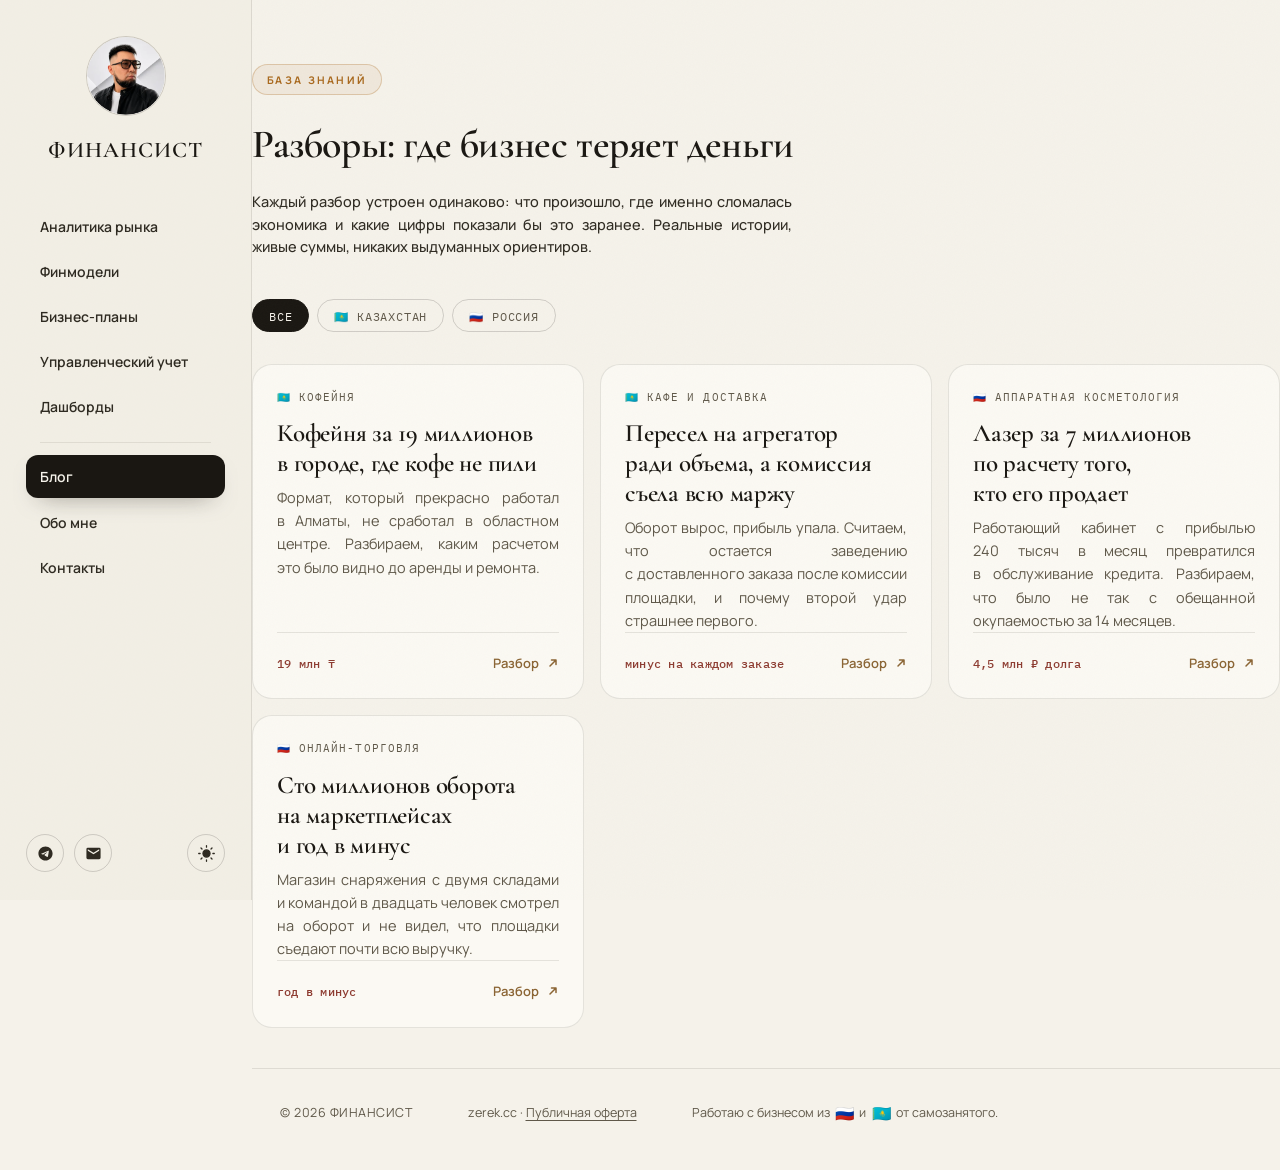
==== commit 17e2fbd5: "feat: главная — услуги реестром, «Обо мне» с именем - шесть карточек услуг занимали два экрана: свер" ====
--- a/blog/index.html
+++ b/blog/index.html
@@ -137,6 +137,15 @@
           <span class="post__go">Разбор <svg viewBox="0 0 16 16"><path d="M4 12 12 4M6 4h6v6"/></svg></span>
         </span>
       </a>
+      <a class="post rv" href="/blog/sto-millionov-oborota-god-v-minus/" data-region="ru">
+        <span class="post__meta">🇷🇺 Онлайн-торговля</span>
+        <h2 class="post__title">Сто миллионов оборота на маркетплейсах и год в минус</h2>
+        <p class="post__sum">Магазин снаряжения с двумя складами и командой в двадцать человек смотрел на оборот и не видел, что площадки съедают почти всю выручку.</p>
+        <span class="post__foot">
+          <span class="post__num">год в минус</span>
+          <span class="post__go">Разбор <svg viewBox="0 0 16 16"><path d="M4 12 12 4M6 4h6v6"/></svg></span>
+        </span>
+      </a>
     </div>
   </div>
 </div>
--- a/assets/site.css
+++ b/assets/site.css
@@ -486,12 +486,13 @@
 .field span{font-size:12px;font-weight:700;letter-spacing:.08em;text-transform:uppercase;color:var(--ink-3)}
 .field input,.field select,.field textarea{
   font-family:var(--font-body);font-size:15px;color:var(--ink);
-  background:rgba(255,255,255,.55);border:1px solid var(--line-2);border-radius:14px;
+  background:var(--card);border:1px solid var(--line-2);border-radius:14px;
   padding:13px 16px;outline:none;width:100%;
   transition:border-color .4s var(--ease),background .4s var(--ease);
 }
 .field textarea{min-height:120px;resize:vertical}
-.field input:focus,.field select:focus,.field textarea:focus{border-color:var(--bronze);background:#fff}
+.field input:focus,.field select:focus,.field textarea:focus{border-color:var(--bronze)}
+.field ::placeholder{color:var(--ink-3);opacity:.8}
 
 /* ============ Контактные плитки ============ */
 .contact-tile .core{gap:8px}
@@ -1539,3 +1540,65 @@
 
 /* цепочка на месте плашки-заголовка страницы */
 .flow--eyebrow { border-bottom: none; padding: 0; gap: 8px 14px; }
+
+.hint__links { display: flex; flex-direction: column; gap: 8px; align-items: flex-start; }
+
+/* ============================================================
+   Услуги на главной: оглавление-реестр вместо карточек
+   ============================================================ */
+
+.svcindex { border-top: 1px solid var(--line-2); }
+.svcrow {
+  display: grid;
+  grid-template-columns: 64px minmax(0, 1fr) auto 32px;
+  align-items: center;
+  gap: 20px;
+  padding: 20px 8px;
+  border-bottom: 1px solid var(--line);
+  transition: background var(--dur-base) var(--ease-out),
+              padding-left var(--dur-base) var(--ease-out);
+}
+.svcrow:hover { background: var(--card); padding-left: 20px; }
+.svcrow__num {
+  font-family: var(--font-mono);
+  font-size: 13px; color: var(--ink-3);
+  font-variant-numeric: tabular-nums;
+  transition: color var(--dur-fast) var(--ease-out);
+}
+.svcrow:hover .svcrow__num { color: var(--accent); }
+.svcrow__body { display: flex; flex-direction: column; gap: 3px; min-width: 0; }
+.svcrow__name {
+  font-family: var(--font-display); font-weight: 600;
+  font-size: clamp(20px, 2.2vw, 25px); line-height: 1.15;
+  letter-spacing: -.01em;
+}
+.svcrow__desc { font-size: 13.5px; line-height: 1.5; color: var(--ink-3); }
+.svcrow__tag {
+  font-family: var(--font-mono);
+  font-size: 10.5px; letter-spacing: .1em; text-transform: uppercase;
+  color: var(--accent);
+  white-space: nowrap;
+}
+.svcrow__go {
+  display: grid; place-items: center;
+  width: 30px; height: 30px; border-radius: 50%;
+  border: 1px solid var(--line-2); color: var(--ink-3);
+  transition: transform var(--dur-base) var(--ease-out),
+              color var(--dur-fast) var(--ease-out),
+              border-color var(--dur-fast) var(--ease-out);
+}
+.svcrow__go svg {
+  width: 11px; height: 11px;
+  fill: none; stroke: currentColor; stroke-width: 2;
+  stroke-linecap: round; stroke-linejoin: round;
+}
+.svcrow:hover .svcrow__go {
+  transform: translate(2px, -2px);
+  color: var(--accent); border-color: var(--accent);
+}
+/* последняя строка: приглашение, пунктир слева от номера */
+.svcrow:last-child .svcrow__num { color: var(--accent); }
+@media (max-width: 760px) {
+  .svcrow { grid-template-columns: 40px minmax(0, 1fr) 32px; }
+  .svcrow__tag { display: none; }
+}
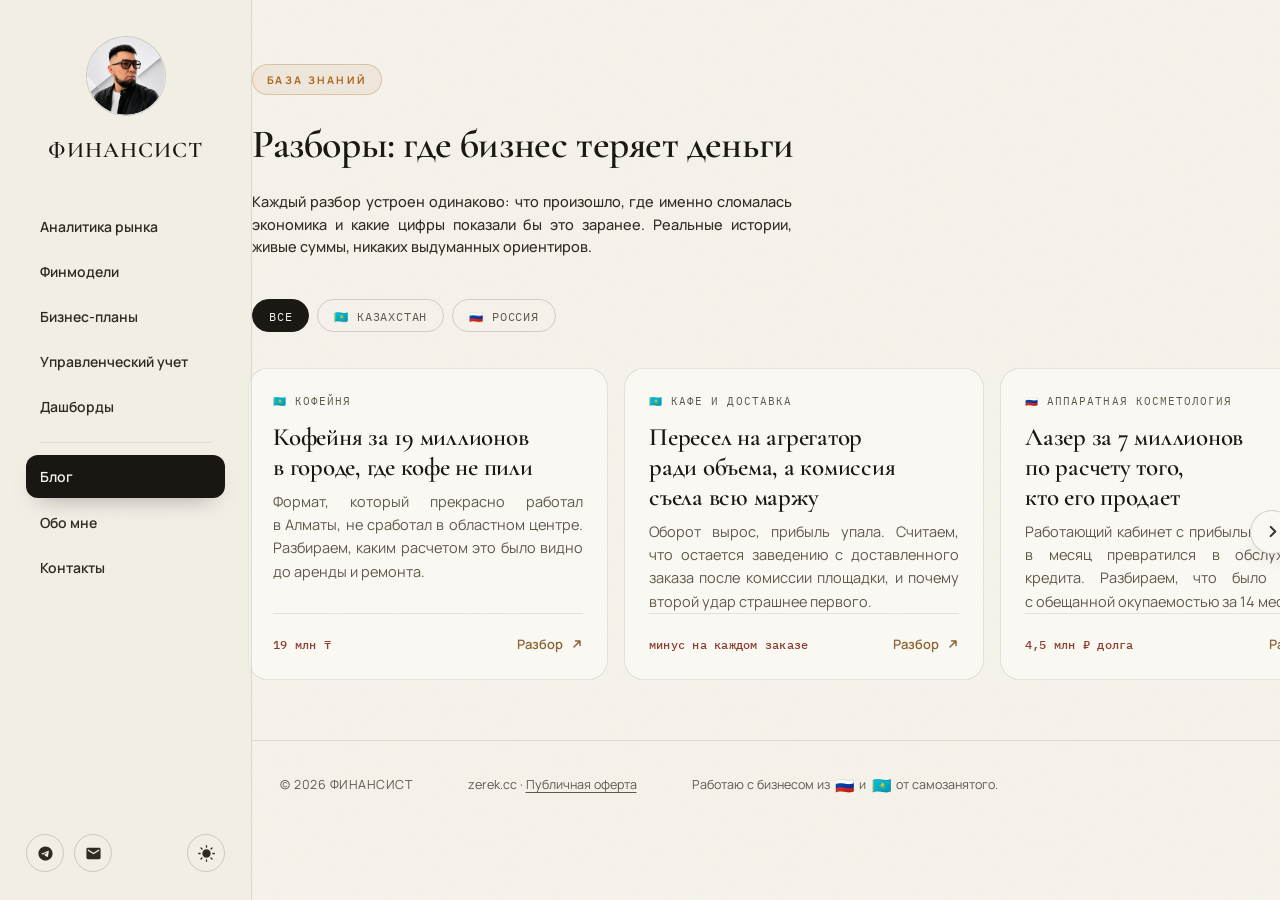
==== commit 57868c9d: "feat: блог — 4 новых разбора и карусель со стрелками Разборы (свой финансовый угол, счетные выкладки" ====
--- a/blog/index.html
+++ b/blog/index.html
@@ -109,7 +109,9 @@
 
   <div class="wrap sec sec--last">
     <div class="filters"><button class="filter is-on" data-filter="all">Все</button><button class="filter" data-filter="kz">🇰🇿 Казахстан</button><button class="filter" data-filter="ru">🇷🇺 Россия</button></div>
-    <div class="posts">
+    <div class="caro">
+      <button class="caro__btn caro__btn--prev" aria-label="Назад"><svg viewBox="0 0 16 16"><path d="M10 3 5 8l5 5"/></svg></button>
+      <div class="posts" id="postsCaro">
       <a class="post rv" href="/blog/kofeynya-19-mln-bez-rynka/" data-region="kz">
         <span class="post__meta">🇰🇿 Кофейня</span>
         <h2 class="post__title">Кофейня за 19 миллионов в городе, где кофе не пили</h2>
@@ -146,6 +148,35 @@
           <span class="post__go">Разбор <svg viewBox="0 0 16 16"><path d="M4 12 12 4M6 4h6v6"/></svg></span>
         </span>
       </a>
+      <a class="post rv" href="/blog/fudmoll-na-chuzhom-trafike/" data-region="kz">
+        <span class="post__meta">🇰🇿 Общепит</span>
+        <h2 class="post__title">Фудмолл жил на чужом трафике и не дожил до плана</h2>
+        <p class="post__sum">Большой фудмаркет в крупном ТРЦ Алматы закрылся, не сойдясь экономически за два года до официального финала. Разбираем две чужие гипотезы, на которых он стоял.</p>
+        <span class="post__foot">
+          <span class="post__num">закрытие</span>
+          <span class="post__go">Разбор <svg viewBox="0 0 16 16"><path d="M4 12 12 4M6 4h6v6"/></svg></span>
+        </span>
+      </a>
+      <a class="post rv" href="/blog/prodali-30-domov-postroit-ne-smogli/" data-region="ru">
+        <span class="post__meta">🇷🇺 Строительство</span>
+        <h2 class="post__title">Продали 30 домов, а построить не смогли</h2>
+        <p class="post__sum">Компания посчитала спрос, финансы и маркетинг, продала все запланированные дома и стала заложником собственного роста. Не посчитали одно.</p>
+        <span class="post__foot">
+          <span class="post__num">сорванные сроки</span>
+          <span class="post__go">Разбор <svg viewBox="0 0 16 16"><path d="M4 12 12 4M6 4h6v6"/></svg></span>
+        </span>
+      </a>
+      <a class="post rv" href="/blog/klining-b2b-drugoy-biznes/" data-region="ru">
+        <span class="post__meta">🇷🇺 Клининг</span>
+        <h2 class="post__title">Клининг шагнул в корпоративный сегмент и чуть не утонул</h2>
+        <p class="post__sum">Лидер квартирной уборки в своем городе взял крупные контракты по логике частных заказов. Оказалось, что B2C и B2B в клининге — два разных бизнеса.</p>
+        <span class="post__foot">
+          <span class="post__num">маржа сгорела за полгода</span>
+          <span class="post__go">Разбор <svg viewBox="0 0 16 16"><path d="M4 12 12 4M6 4h6v6"/></svg></span>
+        </span>
+      </a>
+      </div>
+      <button class="caro__btn caro__btn--next" aria-label="Вперед"><svg viewBox="0 0 16 16"><path d="M6 3l5 5-5 5"/></svg></button>
     </div>
   </div>
 </div>
@@ -170,6 +201,6 @@
 </script>
 <noscript><div><img src="https://mc.yandex.ru/watch/111172932" style="position:absolute; left:-9999px;" alt=""></div></noscript>
 <script src="/assets/typo.js?v=2"></script>
-<script src="/assets/blog.js?v=2"></script>
+<script src="/assets/blog.js?v=3"></script>
 </body>
 </html>
--- a/assets/site.css
+++ b/assets/site.css
@@ -1602,3 +1602,51 @@
   .svcrow { grid-template-columns: 40px minmax(0, 1fr) 32px; }
   .svcrow__tag { display: none; }
 }
+
+/* ============================================================
+   Карусель разборов: прокрутка со стрелками по бокам
+   ============================================================ */
+
+.caro { position: relative; }
+.caro .posts {
+  display: flex;
+  overflow-x: auto;
+  scroll-snap-type: x mandatory;
+  scroll-behavior: smooth;
+  gap: 16px;
+  padding: 4px 4px 20px;
+  margin: 0 -4px;
+  -ms-overflow-style: none; scrollbar-width: none;
+}
+.caro .posts::-webkit-scrollbar { display: none; }
+.caro .post {
+  flex: 0 0 min(360px, 82vw);
+  scroll-snap-align: start;
+}
+.caro__btn {
+  position: absolute; top: 50%;
+  transform: translateY(-50%);
+  z-index: 2;
+  display: grid; place-items: center;
+  width: 44px; height: 44px; border-radius: 50%;
+  border: 1px solid var(--line-2);
+  background: var(--card);
+  color: var(--ink-2);
+  cursor: pointer;
+  box-shadow: 0 10px 24px -14px rgba(26, 23, 18, .4);
+  transition: color var(--dur-fast) var(--ease-out),
+              border-color var(--dur-fast) var(--ease-out),
+              opacity var(--dur-base) var(--ease-out),
+              transform var(--dur-fast) var(--ease-out);
+}
+.caro__btn svg {
+  width: 15px; height: 15px;
+  fill: none; stroke: currentColor; stroke-width: 2;
+  stroke-linecap: round; stroke-linejoin: round;
+}
+.caro__btn:hover { color: var(--accent); border-color: var(--accent); }
+.caro__btn--prev { left: -14px; }
+.caro__btn--next { right: -14px; }
+.caro__btn.is-off { opacity: 0; pointer-events: none; }
+body.dark .caro__btn { box-shadow: 0 10px 24px -12px rgba(0, 0, 0, .6); }
+.fact__link { margin-top: 14px; font-size: 13px; }
